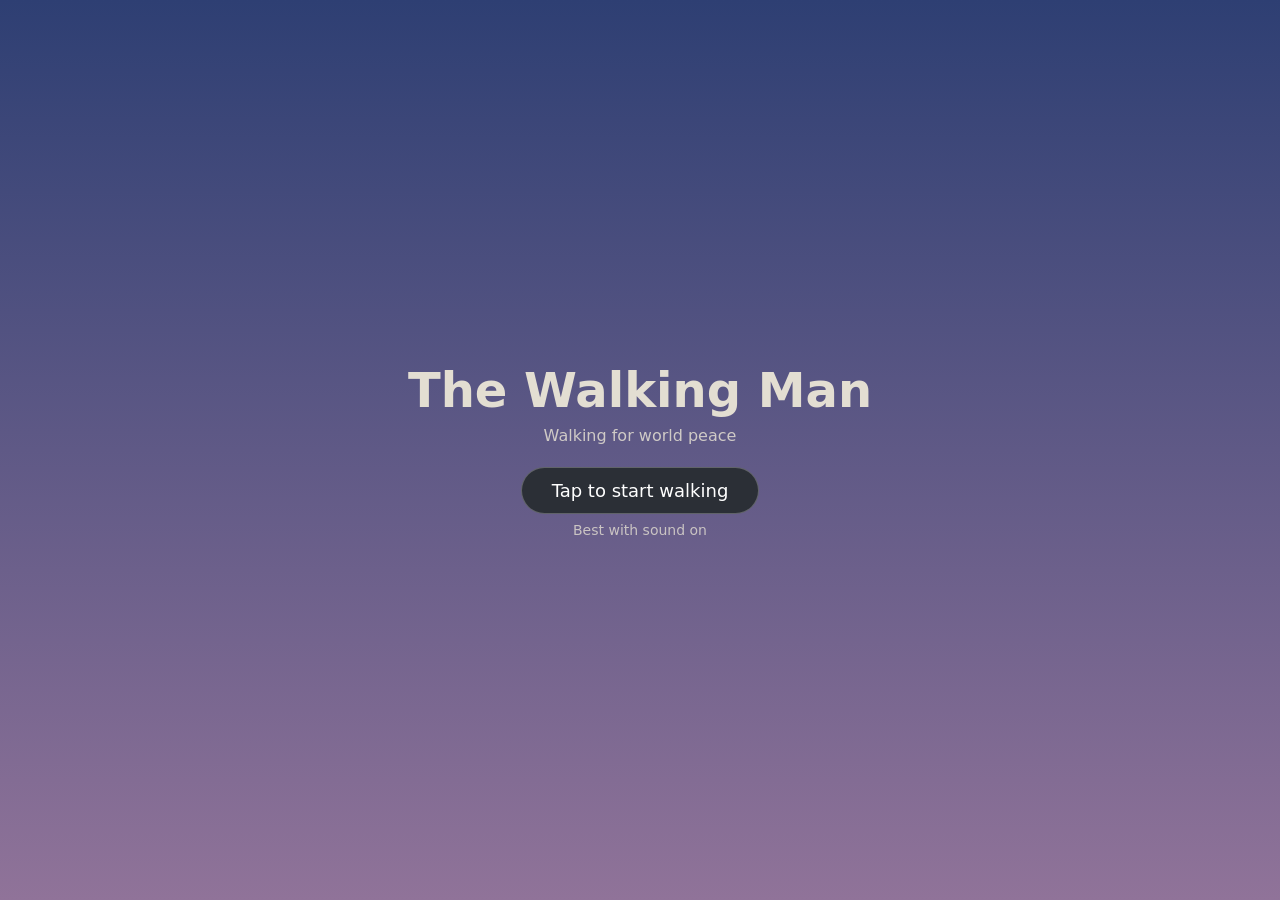
==== index.html @ f84e68e0 "Rowing arrival: piers under sea-leg cities, 'Rowing' status, 'Distance travelled' Co-Authored-By: Cl" ====
<!DOCTYPE html>
<html lang="en">
<head>
  <meta charset="UTF-8">
  <meta name="viewport" content="width=device-width, initial-scale=1">
  <title>The Walking Man</title>
  <link rel="stylesheet" href="style.css">
</head>
<body>

  <!-- The numbers along the top. app.js fills them in every second. -->
  <div class="hud">
    <div class="hud-item hud-left">
      <span class="hud-label">On the road</span>
      <span id="hudElapsed" class="hud-value">-</span>
    </div>
    <div class="hud-item hud-center">
      <span id="hudNextLabel" class="hud-label">Next stop</span>
      <span id="hudCountdown" class="hud-big">-</span>
      <span id="hudStatus" class="hud-small"></span>
    </div>
    <div class="hud-item hud-right">
      <span class="hud-label">Distance travelled</span>
      <span id="hudKm" class="hud-value">-</span>
      <span id="hudClock" class="hud-small"></span>
    </div>
  </div>

  <main class="scene">
    <!-- The whole picture is one SVG. Its own coordinate system is 800 wide x 300 tall. -->
    <svg id="scene" viewBox="-200 0 800 300" xmlns="http://www.w3.org/2000/svg" aria-label="A traveller walking between two cities">

      <defs>
        <linearGradient id="t-skin"  x1="0" y1="0" x2="1" y2="1"><stop stop-color="#FFC17D"/><stop offset="1" stop-color="#F59A51"/></linearGradient>
        <linearGradient id="t-shirt" x1="0" y1="0" x2="1" y2="1"><stop stop-color="#87965A"/><stop offset="1" stop-color="#596C3D"/></linearGradient>
        <linearGradient id="t-pack"  x1="0" y1="0" x2="1" y2="1"><stop stop-color="#294765"/><stop offset="1" stop-color="#142B45"/></linearGradient>
      </defs>

      <!-- The city he left (left) and the city he is walking to (right).
           app.js fills these in. The art is drawn in a 160 x 170 box, so these
           translate() values place each box with its bottom edge on the ground. -->
      <g id="cityLeft"></g>
      <g id="localsLeft"></g>
      <g id="cityRight"></g>
      <g id="localsRight"></g>

      <!-- Sky objects. The sun and moon travel across the middle, between the two cities. -->
      <g id="sky">
        <g id="stars"></g>
        <g id="sun" opacity="0">
          <circle r="30" fill="#ffd35c" opacity="0.18"/>
          <circle r="21" fill="#ffd35c" opacity="0.30"/>
          <circle r="14" fill="#ffd966"/>
        </g>
        <g id="moon" opacity="0">
          <circle r="19" fill="#f4f1e1" opacity="0.14"/>
          <circle r="13" fill="#f4f1e1"/>
          <circle cx="-4" cy="-3" r="2.6" fill="#dcd8c4"/>
          <circle cx="4" cy="3" r="3.2" fill="#dcd8c4"/>
          <circle cx="3" cy="-6" r="1.6" fill="#dcd8c4"/>
        </g>
      </g>


      <!-- The sea, used on the legs he rows. The back wave sits behind the boat. -->
      <g id="sea">
        <g class="wave wave-back"><path class="sea-back" d="M-2400 265 q20 -10 40 0 t40 0 t40 0 t40 0 t40 0 t40 0 t40 0 t40 0 t40 0 t40 0 t40 0 t40 0 t40 0 t40 0 t40 0 t40 0 t40 0 t40 0 t40 0 t40 0 t40 0 t40 0 t40 0 t40 0 t40 0 t40 0 t40 0 t40 0 t40 0 t40 0 t40 0 t40 0 t40 0 t40 0 t40 0 t40 0 t40 0 t40 0 t40 0 t40 0 t40 0 t40 0 t40 0 t40 0 t40 0 t40 0 t40 0 t40 0 t40 0 t40 0 t40 0 t40 0 t40 0 t40 0 t40 0 t40 0 t40 0 t40 0 t40 0 t40 0 t40 0 t40 0 t40 0 t40 0 t40 0 t40 0 t40 0 t40 0 t40 0 t40 0 t40 0 t40 0 t40 0 t40 0 t40 0 t40 0 t40 0 t40 0 t40 0 t40 0 t40 0 t40 0 t40 0 t40 0 t40 0 t40 0 t40 0 t40 0 t40 0 t40 0 t40 0 t40 0 t40 0 t40 0 t40 0 t40 0 t40 0 t40 0 t40 0 t40 0 t40 0 t40 0 t40 0 t40 0 t40 0 t40 0 t40 0 t40 0 t40 0 t40 0 t40 0 t40 0 t40 0 t40 0 t40 0 t40 0 t40 0 t40 0 t40 0 t40 0 t40 0 t40 0 t40 0 t40 0 t40 0 t40 0 t40 0 t40 0 t40 0 t40 0 t40 0 t40 0 t40 0 t40 0 t40 0 t40 0 t40 0 V3000 H-2400 Z"/></g>
      </g>

      <!-- The ground: a dashed line that slides left, so the man looks like he moves right -->
      <line class="ground" x1="-200" y1="262" x2="600" y2="262"/>

      <!-- Everything that sits on the water rocks together, so it all lives in one group.
           The boat points right (the way he travels). He sits facing the stern, like a real rower. -->
      <g id="rock">

        <!-- inside of the boat, far side, and the bench he sits on -->
        <g id="boatBack">
          <path d="M110 234 L298 222 L296 227 L112 241 Z" fill="#3e2815"/>
          <rect x="196" y="232" width="48" height="6" rx="2" fill="#8a5a2b"/>
        </g>

        <!-- far oar, behind him -->
        <g id="oarFar" class="oar">
          <line class="oar-shaft" x1="196" y1="192" x2="196" y2="298"/>
          <path class="oar-blade" d="M190 274 L202 274 L204 304 L188 304 Z"/>
        </g>

      <!-- The man. Soft shadow first, then the traveller.
           'bob' makes the whole body rise and fall with each step.
           The drawing is in its own 1200 x 900 space, so the group below scales it down and
           sets his feet on the ground line. Each moving part (legs, shoes, front arm) is its own
           group, so the CSS can swing it around its joint. -->
      <ellipse class="shadow" cx="212" cy="263" rx="50" ry="5"/>
      <g class="man">
        <g class="bob">
          <g transform="translate(47 41) scale(0.255)">

            <!-- backpack, behind everything (its own group so it can lean with the body when rowing) -->
            <g class="t-pack">
            <path d="M425 262 Q425 218 464 203 L535 190 Q570 195 583 231 L601 390 Q604 438 569 459 L467 475 Q434 464 431 427 Z" fill="url(#t-pack)" stroke="#142B45" stroke-width="5"/>
            <path d="M446 255 Q451 224 479 218 L526 210 Q548 214 554 242 L559 275 L441 294 Z" fill="#D76D32"/>
            <path d="M438 300 Q492 273 563 293 L574 370 Q514 395 440 376 Z" fill="#203B59"/>
            <path d="M446 386 Q502 400 574 380 L579 422 Q576 445 552 451 L467 462 Q446 455 444 433 Z" fill="#1B344F"/>
            <path d="M456 278 L477 283 L468 338 L449 332 Z M535 273 L555 269 L561 322 L542 328 Z" fill="#E57C3B"/>
            <path d="M458 410 Q489 423 548 408" fill="none" stroke="#3A5672" stroke-width="5" stroke-linecap="round"/>
            <path d="M475 205 Q493 183 519 196 L539 211" fill="none" stroke="#D8793D" stroke-width="8" stroke-linecap="round"/>
            </g>

            <!-- far leg: the leg swings from the hip, the shoe turns at the ankle -->
            <g class="t-leg t-leg-far">
            <path d="M548 548 Q526 610 489 666 L424 756 Q409 778 431 793 L466 803 Q485 802 498 781 L582 694 Q615 655 627 606 L634 563 Z" fill="#28516D" stroke="#1D405A" stroke-width="5"/>
              <g class="t-shoe t-shoe-far">
            <path d="M432 750 L478 776 L463 805 L420 790 Q404 779 417 760 Z" fill="#91B9C8"/>
            <path d="M419 779 Q441 782 464 798 L453 824 L416 815 Q395 806 402 793 Z" fill="#F2A45F"/>
            <path d="M409 803 Q432 812 451 823 L475 837 Q494 850 477 860 L409 861 Q384 856 389 837 L398 813 Z" fill="#5B392A" stroke="#3E2B24" stroke-width="5"/>
            <path d="M390 844 Q427 855 478 844 Q488 853 476 863 L405 867 Q386 864 390 844 Z" fill="#F3E5CF"/>
            <path d="M419 824 L445 840 M428 820 L453 836 M438 818 L462 831" stroke="#D9C4A7" stroke-width="5" stroke-linecap="round"/>
              </g>
            </g>

            <!-- near leg -->
            <g class="t-leg t-leg-near">
            <path d="M601 541 Q634 601 664 657 L723 756 Q737 779 716 793 L682 809 Q664 812 651 789 L579 693 Q550 654 538 611 L535 555 Z" fill="#315E7A" stroke="#1D405A" stroke-width="5"/>
              <g class="t-shoe t-shoe-near">
            <path d="M683 748 L725 733 L741 769 L700 793 Z" fill="#91B9C8"/>
            <path d="M697 784 Q716 773 737 765 L755 791 L724 815 Q705 821 697 803 Z" fill="#F2A45F"/>
            <path d="M717 803 Q737 803 758 790 L784 787 Q804 789 813 806 L826 829 Q833 847 810 855 L742 867 Q719 868 710 850 L706 829 Z" fill="#6B422F" stroke="#3E2B24" stroke-width="5"/>
            <path d="M712 845 Q755 851 815 829 Q832 842 815 856 L746 871 Q721 872 712 857 Z" fill="#F3E5CF"/>
            <path d="M752 812 L774 831 M766 808 L787 827 M780 806 L799 821" stroke="#E4D0B4" stroke-width="5" stroke-linecap="round"/>
              </g>
            </g>

            <!-- everything above the hips in one group, so the body can lean forward and back when rowing -->
            <g class="t-upper">
            <!-- torso, shirt, far arm holding the backpack strap -->
            <path d="M536 239 Q567 218 601 234 L650 263 Q671 284 664 322 L643 405 L651 516 Q618 543 560 531 L526 516 L516 410 L501 314 Q500 270 536 239 Z" fill="url(#t-shirt)" stroke="#4D6037" stroke-width="5"/>
            <path d="M563 246 L610 250 L620 506 Q593 516 570 505 L558 321 Z" fill="#F7F1E5"/>
            <path d="M535 314 Q559 333 559 361 L549 414 M625 333 L644 378 L629 405 M552 470 L579 488" fill="none" stroke="#4E6239" stroke-width="8" stroke-linecap="round" opacity=".75"/>
            <path d="M532 273 Q506 279 492 311 L479 356 Q472 379 492 390 Q511 397 524 376 L549 330 Z" fill="url(#t-skin)"/>
            <path d="M481 355 Q474 375 491 388 Q506 395 518 378 L528 360 L505 344 Z" fill="#F6A15C"/>

            <!-- near arm, swinging, with the watch -->
            <g class="t-arm">
            <path d="M630 292 Q652 300 663 322 L686 370 Q699 393 714 413 L741 444 Q752 459 740 472 Q728 484 713 469 L674 438 Q656 423 642 401 L612 354 Q599 329 610 309 Z" fill="url(#t-skin)"/>
            <path d="M690 413 Q707 429 723 446 L742 447 Q753 457 740 472 Q728 484 713 469 L682 443 Z" fill="#F6A15C"/>
            <path d="M672 402 L691 390 L706 410 L688 424 Z" fill="#17283A"/>
            <rect x="678" y="397" width="18" height="15" rx="4" transform="rotate(-32 687 404)" fill="#263C51"/>
            </g>

            <!-- shoulder strap and the hand gripping it -->
            <path d="M531 238 Q558 223 581 243 L607 284 L588 302 L560 263 Q550 255 539 266 Z" fill="#1B344F" stroke="#10263D" stroke-width="4"/>
            <path d="M566 250 L582 244 L610 286 L594 298 Z" fill="#D97837"/>
            <path d="M558 288 Q571 280 581 291 L596 310 Q603 319 594 327 L581 337 Q571 342 565 333 L551 315 Q546 301 558 288 Z" fill="url(#t-skin)"/>
            <path d="M571 300 L584 313 M566 308 L579 321" fill="none" stroke="#E88748" stroke-width="4" stroke-linecap="round"/>

            <!-- neck, head, ear, hair, face, collar -->
            <path d="M573 190 L577 235 Q591 254 613 241 L618 210 Z" fill="url(#t-skin)"/>
            <path d="M548 123 Q548 83 584 69 Q621 56 650 79 Q675 99 671 133 L666 166 Q659 194 633 207 Q606 220 582 201 L562 181 Q548 164 548 123 Z" fill="url(#t-skin)" stroke="#E88748" stroke-width="3"/>
            <ellipse cx="558" cy="151" rx="17" ry="22" fill="#F6A15C"/>
            <path d="M553 148 Q563 141 564 153 Q560 162 554 157" fill="none" stroke="#D8793D" stroke-width="3"/>
            <path d="M543 151 Q524 128 536 98 Q543 76 568 65 Q585 45 614 55 Q634 36 652 52 Q672 59 672 79 Q697 77 699 96 Q695 116 673 120 L661 101 Q641 119 612 112 Q590 130 574 130 L568 166 Q555 168 543 151 Z" fill="#302322"/>
            <path d="M548 103 Q570 76 592 79 Q613 79 627 62 M612 83 Q638 73 652 59 M649 99 Q668 95 679 84" fill="none" stroke="#49302A" stroke-width="6" stroke-linecap="round"/>
            <path d="M632 129 Q644 124 652 129" fill="none" stroke="#382521" stroke-width="5" stroke-linecap="round"/>
            <ellipse cx="644" cy="143" rx="4" ry="7" fill="#2A211E"/>
            <path d="M661 158 Q671 162 680 157" fill="none" stroke="#C96E42" stroke-width="4" stroke-linecap="round"/>
            <path d="M627 183 Q644 192 661 180" fill="none" stroke="#D8794D" stroke-width="3" stroke-linecap="round"/>
            <path d="M565 237 L584 254 L570 274 L552 249 Z" fill="#6B7D49"/>
            <path d="M605 240 L620 251 L613 274 L594 252 Z" fill="#657744"/>

            </g>
          </g>
        </g>
      </g>

        <!-- the near side of the boat hangs in front of his legs, with the near oar on top -->
        <g id="boatFront">
          <path d="M106 238 L300 226 Q292 262 252 272 L142 272 Q112 266 106 238 Z" fill="#b5702f"/>
          <path d="M106 238 L300 226" fill="none" stroke="#7a4a1f" stroke-width="4" stroke-linecap="round"/>
          <path d="M112 251 L292 241" fill="none" stroke="#f4ead2" stroke-width="3" stroke-linecap="round"/>
          <circle cx="184" cy="233" r="3.4" fill="#4a3a2a"/>
        </g>
        <g id="oarNear" class="oar">
          <line class="oar-shaft" x1="184" y1="192" x2="184" y2="296"/>
          <path class="oar-blade" d="M178 272 L190 272 L192 302 L176 302 Z"/>
          <circle class="oar-grip" cx="184" cy="192" r="3.6"/>
        </g>

      <!-- Where he sleeps: a tent with a glowing doorway, his shoes outside, and a little flag.
           It fades in when he goes to sleep and the man fades out. -->
      <g id="tent">
        <ellipse cx="205" cy="263" rx="86" ry="6" fill="rgba(0,0,0,0.18)"/>
        <path d="M205 140 V154" stroke="#6b4a2a" stroke-width="2.5" stroke-linecap="round"/>
        <path d="M205 140 L224 146 L205 152 Z" fill="#f7f3ea"/>
        <path d="M118 262 L205 152 L292 262 Z" fill="#d9822b"/>
        <path d="M205 152 L292 262 L236 262 Z" fill="#b86a1e"/>
        <path d="M205 186 L178 262 L232 262 Z" fill="#2a1a12"/>
        <path class="tent-glow" d="M205 196 L186 262 L224 262 Z" fill="#ffcf70" opacity="0.55"/>
        <ellipse cx="160" cy="260" rx="12" ry="5.5" fill="#6b422f"/>
        <ellipse cx="160" cy="263" rx="12" ry="2.6" fill="#f3e5cf"/>
        <ellipse cx="256" cy="260" rx="12" ry="5.5" fill="#6b422f"/>
        <ellipse cx="256" cy="263" rx="12" ry="2.6" fill="#f3e5cf"/>
        <g class="zzz" fill="currentColor">
          <text class="z z1" x="262" y="146">z</text>
          <text class="z z2" x="276" y="124">z</text>
          <text class="z z3" x="294" y="98">Z</text>
        </g>
      </g>

      <!-- The dish he is eating. app.js draws the city's dish here and shrinks it as he eats. -->
      <g id="food"><g id="foodArt"></g></g>

      </g><!-- end of rock -->

      <!-- The front wave hides the bottom of the boat and the oar blades, so they sit in the water -->
      <g id="seaFront">
        <g class="wave wave-front"><path class="sea-front" d="M-2400 267 q30 -8 60 0 t60 0 t60 0 t60 0 t60 0 t60 0 t60 0 t60 0 t60 0 t60 0 t60 0 t60 0 t60 0 t60 0 t60 0 t60 0 t60 0 t60 0 t60 0 t60 0 t60 0 t60 0 t60 0 t60 0 t60 0 t60 0 t60 0 t60 0 t60 0 t60 0 t60 0 t60 0 t60 0 t60 0 t60 0 t60 0 t60 0 t60 0 t60 0 t60 0 t60 0 t60 0 t60 0 t60 0 t60 0 t60 0 t60 0 t60 0 t60 0 t60 0 t60 0 t60 0 t60 0 t60 0 t60 0 t60 0 t60 0 t60 0 t60 0 t60 0 t60 0 t60 0 t60 0 t60 0 t60 0 t60 0 t60 0 t60 0 t60 0 t60 0 t60 0 t60 0 t60 0 t60 0 t60 0 t60 0 t60 0 t60 0 t60 0 t60 0 t60 0 t60 0 t60 0 t60 0 t60 0 t60 0 t60 0 t60 0 t60 0 t60 0 t60 0 t60 0 V3000 H-2400 Z"/></g>
      </g>

      <text id="labelLeft"  class="city-label" x="-110" y="288"></text>
      <text id="labelRight" class="city-label" x="510"  y="288"></text>
    </svg>

    <div class="controls">
      <button id="toggle" type="button">Pause</button>
      <button id="sound" type="button">Sound: on</button>
    </div>
  </main>

  <!-- Start screen: browsers only allow sound after a tap, so we ask for one -->
  <div id="start" class="overlay">
    <h1>The Walking Man</h1>
    <p>Walking for world peace</p>
    <button id="startBtn" type="button">Tap to start walking</button>
    <p class="hint">Best with sound on</p>
  </div>

  <!-- Only shown in demo mode (?demo) -->
  <div id="demoNote" class="demo-note" hidden></div>

  <!-- Shown only on a phone held upright -->
  <div id="rotate" class="rotate-hint">
    <p>Rotate your phone to walk with him</p>
  </div>

  <script src="cities.js"></script>
  <script src="journey.js"></script>
  <script src="app.js"></script>

</body>
</html>
---- style.css ----
/* ---------- Page layout ---------- */
* { box-sizing: border-box; }

html, body {
  margin: 0;
  height: 100%;
  overflow: hidden;      /* the page never scrolls; the sea is allowed to spill past the edges */
}

body {
  /* soft sky: light at the bottom, a little deeper blue at the top */
  background: linear-gradient(to bottom, var(--sky-top, #cfe6f5) 0%, var(--sky-bottom, #f6efe2) 100%);
  font-family: system-ui, -apple-system, "Segoe UI", sans-serif;
  display: flex;
  align-items: center;
  justify-content: center;
}

.scene {
  width: 100%;
  display: flex;
  flex-direction: column;
  align-items: center;
  gap: 12px;
}

/* The SVG scales to the screen but never gets taller than about 70% of the height.
   overflow: visible lets the sea run past the edges of the picture, right across the page. */
#scene {
  overflow: visible;
  width: min(95vw, 190vh);
  max-height: 64vh;
  height: auto;
}

button {
  font: inherit;
  padding: 8px 22px;
  border: 0;
  border-radius: 999px;
  background: #2b2f36;
  color: #fff;
  border: 1px solid rgba(255, 255, 255, 0.25);
  cursor: pointer;
}

/* ---------- Ground and shadow ---------- */
#scene .ground {
  stroke: var(--ground, #9a8f7a);
  stroke-width: 4;
  stroke-linecap: round;
  stroke-dasharray: 40 54;          /* 40 dash + 54 gap = 94 per pattern repeat */
  animation: ground-slide 0.6s linear infinite;
}

#scene .shadow { fill: rgba(60, 50, 40, 0.14); }

@keyframes ground-slide {
  from { stroke-dashoffset: 0; }
  to   { stroke-dashoffset: 94; }
}


/* ---------- Cities ----------
   The scale is set by app.js on every frame. Scaling from the bottom-centre of the
   picture keeps each city standing on the ground while it grows or shrinks. */
.city-art {
  transform-box: fill-box;
  transform-origin: 50% 100%;
}

#scene .city-label {
  font-size: 17px;
  font-weight: 600;
  text-anchor: middle;
  fill: var(--ink-low, #2b2f36);
  letter-spacing: 0.5px;
}

/* ---------- The locals who welcome him ---------- */
.wave {
  transform-box: fill-box;
  transform-origin: 50% 100%;          /* swings from the shoulder */
  animation: wave-hand 0.8s ease-in-out infinite alternate;
}
@keyframes wave-hand {
  from { transform: rotate(-22deg); }
  to   { transform: rotate(26deg); }
}
.bubble { opacity: var(--bubble, 1); }
.bubble rect, .bubble path { fill: #fff; opacity: 0.96; }
.bubble text {
  fill: #2b2f36; font-size: 9px; font-weight: 600; text-anchor: middle;
}

/* ---------- The numbers along the top ---------- */
.hud {
  position: fixed;
  top: 8px;
  left: 0;
  right: 0;
  z-index: 5;
  display: flex;
  align-items: flex-start;
  justify-content: space-between;
  padding: 0 clamp(10px, 3vw, 28px);
  color: var(--ink, #2b2f36);
  pointer-events: none;
  font-variant-numeric: tabular-nums;   /* digits all the same width, so the numbers do not jiggle */
}

.hud-item   { display: flex; flex-direction: column; }
.hud-left   { flex: 1; align-items: flex-start; }
.hud-center { flex: 2; align-items: center; text-align: center; }
.hud-right  { flex: 1; align-items: flex-end; text-align: right; }

.hud-label { font-size: 11px; letter-spacing: 0.08em; text-transform: uppercase; opacity: 0.7; }
.hud-value { font-size: clamp(13px, 2.2vw, 18px); font-weight: 600; }
.hud-big   { font-size: clamp(20px, 4.4vw, 34px); font-weight: 700; line-height: 1.1; }
.hud-small { font-size: 12px; opacity: 0.8; }

/* ---------- Resting (meals and sleep) ----------
   While he is not walking, the walking animations are switched off and every part is set to
   a standing pose: legs straight down, arm hanging. (Angles are relative to the pose it was drawn in.) */
.resting .t-leg, .resting .t-shoe, .resting .t-arm, .resting .bob {
  animation: none;
}
.resting .t-leg-far   { transform: rotate(-33deg); }
.resting .t-leg-near  { transform: rotate(28deg); }
.resting .t-shoe-far  { transform: rotate(26deg); }
.resting .t-shoe-near { transform: rotate(-22deg); }
.resting .t-arm       { transform: rotate(34deg); }
.resting .bob         { transform: translateY(-12px); }
.resting #scene .ground {
  animation: none;
}

/* Eating: the near hand comes up to his mouth, and the dish appears there.
   (-116 degrees from the drawn pose brings the hand up in front of his face.) */
.t-arm { transition: transform 0.6s ease; }
.eating .t-arm { transform: rotate(-116deg); }

#food {
  opacity: 0;
  transition: opacity 0.5s ease;
  transform: translate(236px, 60px);
}
.eating #food { opacity: 1; }
#foodArt { transform-box: fill-box; transform-origin: 50% 50%; }

/* Sleeping: the man fades out, the tent fades in */
.man { transition: opacity 0.8s ease; }
.sleeping .man { opacity: 0; }
#scene .shadow { transition: opacity 0.8s ease; }
.sleeping #scene .shadow { opacity: 0; }

#tent {
  opacity: 0;
  transition: opacity 0.8s ease;
  color: var(--ink, #2b2f36);          /* the little "z" letters take the text colour */
}
.sleeping #tent { opacity: 1; }

.zzz .z {
  font: 700 15px system-ui, -apple-system, "Segoe UI", sans-serif;
  opacity: 0;
  animation: z-float 3.2s ease-in-out infinite;
}
.zzz .z2 { animation-delay: 1.05s; }
.zzz .z3 { animation-delay: 2.1s; }

@keyframes z-float {
  0%   { opacity: 0;   transform: translate(0, 6px); }
  30%  { opacity: 0.9; }
  100% { opacity: 0;   transform: translate(6px, -14px); }
}

/* Stars twinkle gently */
#scene .star {
  fill: #fff;
  animation: twinkle 3.2s ease-in-out infinite alternate;
}
@keyframes twinkle {
  from { opacity: 0.3; }
  to   { opacity: 1; }
}

/* ---------- Walking animation ----------
   One full walk cycle takes 1.2 seconds (two steps).

   The traveller was drawn in one pose: far leg back, near leg forward, near arm forward.
   Each moving part is its own group. We rotate it around its joint, and the numbers below are
   positions inside the drawing's own 1200 x 900 space (hip, ankle, shoulder).
   A rotation of 0 means "exactly as drawn". A negative angle swings forward, a positive one back. */

.t-leg, .t-shoe, .t-arm {
  transform-box: view-box;
  animation-duration: 1.2s;
  animation-timing-function: ease-in-out;
  animation-iteration-count: infinite;
}

/* Hips, ankles and shoulder */
.t-leg-far   { transform-origin: 591px 555px; animation-name: far-leg; }
.t-leg-near  { transform-origin: 568px 548px; animation-name: near-leg; }
.t-shoe-far  { transform-origin: 445px 775px; animation-name: far-shoe; }
.t-shoe-near { transform-origin: 705px 785px; animation-name: near-shoe; }
.t-arm       { transform-origin: 620px 300px; animation-name: arm-swing; }

/* The far leg starts back (as drawn) and swings forward, then returns */
@keyframes far-leg {
  0%, 100% { transform: rotate(0deg); }
  50%      { transform: rotate(-61deg); }
}

/* The near leg starts forward (as drawn) and swings back, then returns */
@keyframes near-leg {
  0%, 100% { transform: rotate(0deg); }
  50%      { transform: rotate(61deg); }
}

/* Shoes turn the opposite way to their leg so the feet stay roughly level with the ground */
@keyframes far-shoe {
  0%, 100% { transform: rotate(0deg); }
  50%      { transform: rotate(45deg); }
}

@keyframes near-shoe {
  0%, 100% { transform: rotate(0deg); }
  50%      { transform: rotate(-45deg); }
}

/* The near arm swings against the near leg: back while that leg is forward */
@keyframes arm-swing {
  0%, 100% { transform: rotate(44deg); }
  50%      { transform: rotate(0deg); }
}

/* The body is lowest when the legs are spread (each footfall) and highest when they pass each other */
.bob {
  animation: bob 0.6s ease-in-out infinite;
}

@keyframes bob {
  0%, 100% { transform: translateY(0); }
  50%      { transform: translateY(-11px); }   /* straight legs reach lower than striding ones, so the body rises to keep the feet on the ground */
}


/* ---------- Rowing ----------
   On the sea legs the page switches to rowing: waves instead of the road, a boat, and the
   traveller sitting facing the stern (so we flip him), leaning back and forth with each stroke.
   One stroke takes 3 seconds: the drive (blade in the water, hands pulled in) is the first
   40 percent, then the recovery (leaning forward, hands out) is the rest. */

#sea, #seaFront, #boatBack, #boatFront, #oarNear, #oarFar {
  opacity: 0;
  transition: opacity 0.8s ease;
}
.rowing #sea, .rowing #boatBack, .rowing #boatFront, .rowing #oarNear, .rowing #oarFar { opacity: 1; }
.rowing #seaFront { opacity: 0.88; }          /* a little see-through, so you can make out the oar blades */

#scene .ground { transition: opacity 0.8s ease; }
.rowing #scene .ground,
.rowing #scene .shadow { opacity: 0; }

/* City names sit on the water while rowing, so they get light text */
.rowing #scene .city-label { fill: #f4f8fb; }

#scene .sea-back  { fill: var(--sea-back,  #6fb1d1); }
#scene .sea-front { fill: var(--sea-front, #3a86b0); }

/* The waves slide left, one full wavelength per loop, so the sea seems to pass behind the boat */
.wave-back  { animation: wave-slide-back  5s   linear infinite; }
.wave-front { animation: wave-slide-front 3.4s linear infinite; }
@keyframes wave-slide-back  { from { transform: translateX(0); } to { transform: translateX(-80px);  } }
@keyframes wave-slide-front { from { transform: translateX(0); } to { transform: translateX(-120px); } }

/* Boat, tent and rower all rock gently together */
#rock { transform-box: view-box; transform-origin: 200px 268px; }
.rowing #rock { animation: boat-rock 4.2s ease-in-out infinite; }
@keyframes boat-rock {
  0%, 100% { transform: rotate(-1.1deg) translateY(0); }
  50%      { transform: rotate(1.1deg)  translateY(-1.5px); }
}

/* The oars: a stick that turns around the oarlock on the boat's edge */
#scene .oar-shaft { stroke: #d9b98a; stroke-width: 4; stroke-linecap: round; }
#scene .oar-blade { fill: #c9a06a; }
#scene .oar-grip  { fill: #6b4423; }
#oarFar  { transform-box: view-box; transform-origin: 196px 230px; }
#oarNear { transform-box: view-box; transform-origin: 184px 232px; }
#oarFar .oar-shaft  { stroke: #b99a70; }
#oarFar .oar-blade  { fill: #a9865a; }
.rowing #oarNear, .rowing #oarFar { animation: oar-stroke 3s ease-in-out infinite; }

@keyframes oar-stroke {
  0%, 100% { transform: rotate(-32deg); }      /* the catch: the blade drops in at the front */
  40%      { transform: rotate(32deg); }       /* the finish: the blade is swept to the back */
}

/* The rower: flipped to face the stern, lowered into the boat, legs stretched out ahead */
.rowing .man {
  transform: translate(9px, 42px) scale(-1, 1);
  transform-box: view-box;
  transform-origin: 200px 0px;
}
.rowing .bob          { animation: none; transform: none; }
.rowing .t-leg-far    { animation: none; transform: rotate(-118deg); }
.rowing .t-leg-near   { animation: none; transform: rotate(-60deg); }
.rowing .t-shoe       { animation: none; transform: none; }

/* The whole upper body (and the backpack) leans around the hips, the arm swings to follow the oar */
.rowing .t-upper, .rowing .t-pack {
  transform-box: view-box;
  transform-origin: 580px 552px;
  animation: row-lean 3s ease-in-out infinite;
}
.rowing .t-arm { animation: row-arm 3s ease-in-out infinite; }

@keyframes row-lean {
  0%, 100% { transform: rotate(14deg); }       /* leaning forward at the catch */
  40%      { transform: rotate(-14deg); }      /* leaning back at the finish */
}
@keyframes row-arm {
  0%, 100% { transform: rotate(-20deg); }      /* arms out in front */
  40%      { transform: rotate(25deg); }       /* hands pulled in to the belly */
}

/* Meals and sleep on the boat: stop rowing, sit upright, oars rest */
.rowing.resting .t-upper, .rowing.resting .t-pack { animation: none; transform: rotate(0deg); }
.rowing.resting .t-arm { animation: none; transform: rotate(34deg); }
.rowing.eating  .t-arm { transform: rotate(-116deg); }
.rowing.resting #oarNear, .rowing.resting #oarFar { animation: none; transform: rotate(-8deg); }

/* The tent shrinks and sits on the deck; his dish moves to where his hand now is */
.rowing #tent {
  transform: translate(0, -26px) scale(0.6);
  transform-box: view-box;
  transform-origin: 205px 263px;
}
.rowing #food { transform: translate(174px, 130px); }

/* The lantern glow in the tent flickers a little */
.tent-glow { animation: glow-flicker 2.6s ease-in-out infinite alternate; }
@keyframes glow-flicker {
  from { opacity: 0.38; }
  to   { opacity: 0.62; }
}

/* ---------- Start screen and controls ---------- */
.controls {
  display: flex;
  gap: 10px;
}

.overlay {
  position: fixed;
  inset: 0;
  z-index: 10;
  display: flex;
  flex-direction: column;
  align-items: center;
  justify-content: center;
  gap: 8px;
  text-align: center;
  padding: 16px;
  background: linear-gradient(to bottom, var(--sky-top, #cfe6f5) 0%, var(--sky-bottom, #f6efe2) 100%);
}

.overlay h1 { margin: 0; font-size: clamp(28px, 6vw, 48px); color: var(--ink, #2b2f36); }
.overlay p  { margin: 0; color: var(--ink, #4a525e); opacity: 0.85; }
.overlay button { margin-top: 14px; padding: 12px 30px; font-size: 18px; }
.overlay .hint  { font-size: 14px; opacity: 0.8; }

body.started .overlay { display: none; }

/* Until the first tap, every animation is frozen at its starting pose.
   Because they start frozen, they all begin from zero at the tap, and the sound can follow. */
body:not(.started) * {
  animation-play-state: paused !important;
}

/* A phone held upright: ask the person to turn it sideways */
.rotate-hint {
  position: fixed;
  inset: 0;
  z-index: 20;
  display: none;
  align-items: center;
  justify-content: center;
  text-align: center;
  padding: 24px;
  background: #2b2f36;
  color: #fff;
  font-size: 20px;
}

.rotate-hint p { margin: 0; }

@media (orientation: portrait) and (max-width: 700px) {
  .rotate-hint { display: flex; }
}

/* ---------- Demo banner ---------- */
.demo-note {
  position: fixed;
  left: 0;
  right: 0;
  bottom: 8px;
  z-index: 5;
  text-align: center;
  font-size: 12px;
  letter-spacing: 0.04em;
  color: var(--ink-low, #2b2f36);
  opacity: 0.75;
  pointer-events: none;
}
.demo-note[hidden] { display: none; }

/* ---------- Pause button support ---------- */
.paused *,
.paused *::before,
.paused *::after {
  animation-play-state: paused !important;
}
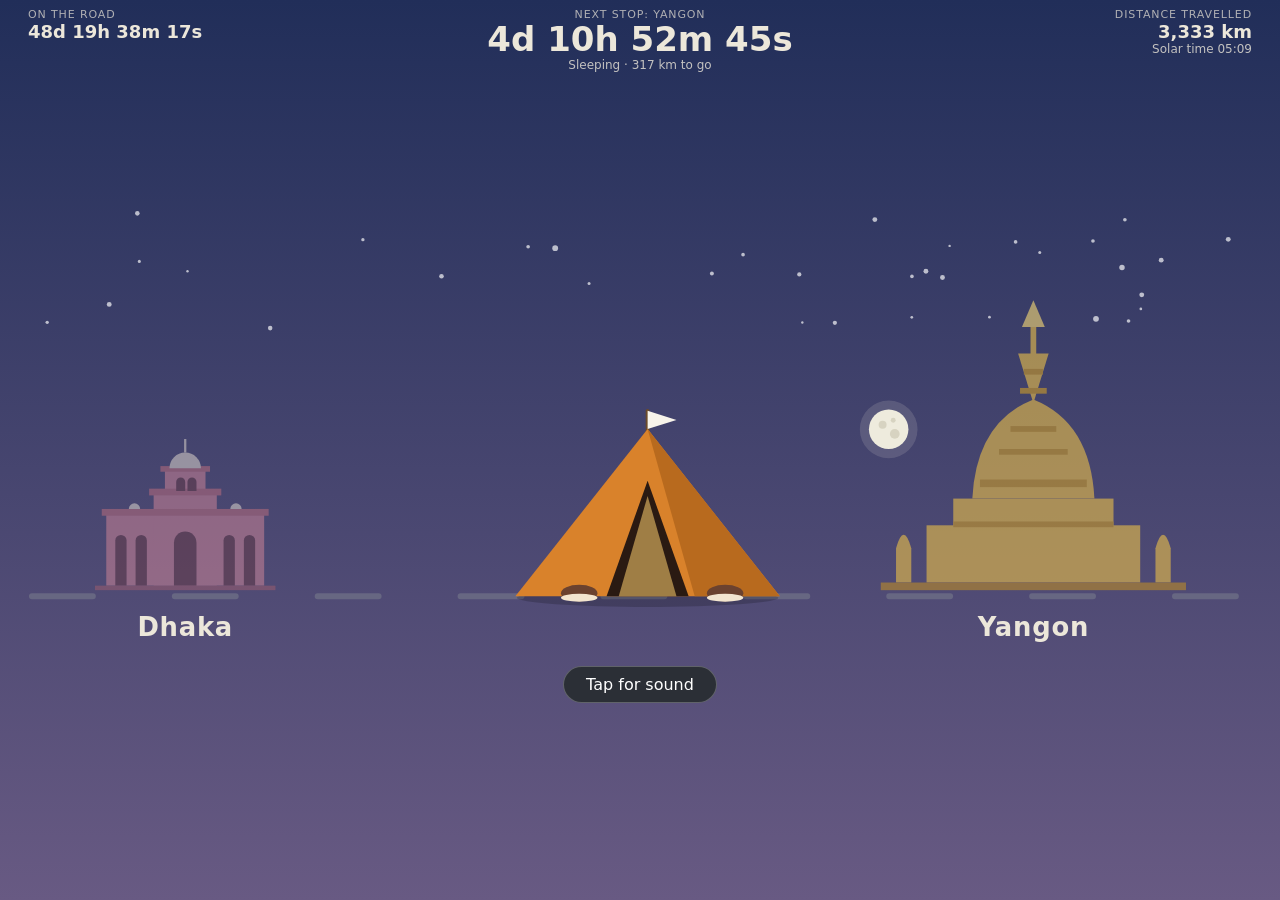
==== commit 96022ab7: "Remove Pause button and start screen; sound switches on with the first tap Co-Authored-By: Claude So" ====
--- a/index.html
+++ b/index.html
@@ -6,7 +6,7 @@
   <title>The Walking Man</title>
   <link rel="stylesheet" href="style.css">
 </head>
-<body>
+<body class="started">
 
   <!-- The numbers along the top. app.js fills them in every second. -->
   <div class="hud">
@@ -222,18 +222,9 @@
     </svg>
 
     <div class="controls">
-      <button id="toggle" type="button">Pause</button>
-      <button id="sound" type="button">Sound: on</button>
+      <button id="sound" type="button">Tap for sound</button>
     </div>
   </main>
-
-  <!-- Start screen: browsers only allow sound after a tap, so we ask for one -->
-  <div id="start" class="overlay">
-    <h1>The Walking Man</h1>
-    <p>Walking for world peace</p>
-    <button id="startBtn" type="button">Tap to start walking</button>
-    <p class="hint">Best with sound on</p>
-  </div>
 
   <!-- Only shown in demo mode (?demo) -->
   <div id="demoNote" class="demo-note" hidden></div>
--- a/style.css
+++ b/style.css
@@ -348,37 +348,10 @@
   to   { opacity: 0.62; }
 }
 
-/* ---------- Start screen and controls ---------- */
+/* ---------- Controls ---------- */
 .controls {
   display: flex;
   gap: 10px;
-}
-
-.overlay {
-  position: fixed;
-  inset: 0;
-  z-index: 10;
-  display: flex;
-  flex-direction: column;
-  align-items: center;
-  justify-content: center;
-  gap: 8px;
-  text-align: center;
-  padding: 16px;
-  background: linear-gradient(to bottom, var(--sky-top, #cfe6f5) 0%, var(--sky-bottom, #f6efe2) 100%);
-}
-
-.overlay h1 { margin: 0; font-size: clamp(28px, 6vw, 48px); color: var(--ink, #2b2f36); }
-.overlay p  { margin: 0; color: var(--ink, #4a525e); opacity: 0.85; }
-.overlay button { margin-top: 14px; padding: 12px 30px; font-size: 18px; }
-.overlay .hint  { font-size: 14px; opacity: 0.8; }
-
-body.started .overlay { display: none; }
-
-/* Until the first tap, every animation is frozen at its starting pose.
-   Because they start frozen, they all begin from zero at the tap, and the sound can follow. */
-body:not(.started) * {
-  animation-play-state: paused !important;
 }
 
 /* A phone held upright: ask the person to turn it sideways */
@@ -417,11 +390,3 @@
   pointer-events: none;
 }
 .demo-note[hidden] { display: none; }
-
-/* ---------- Pause button support ---------- */
-.paused *,
-.paused *::before,
-.paused *::after {
-  animation-play-state: paused !important;
-}
-
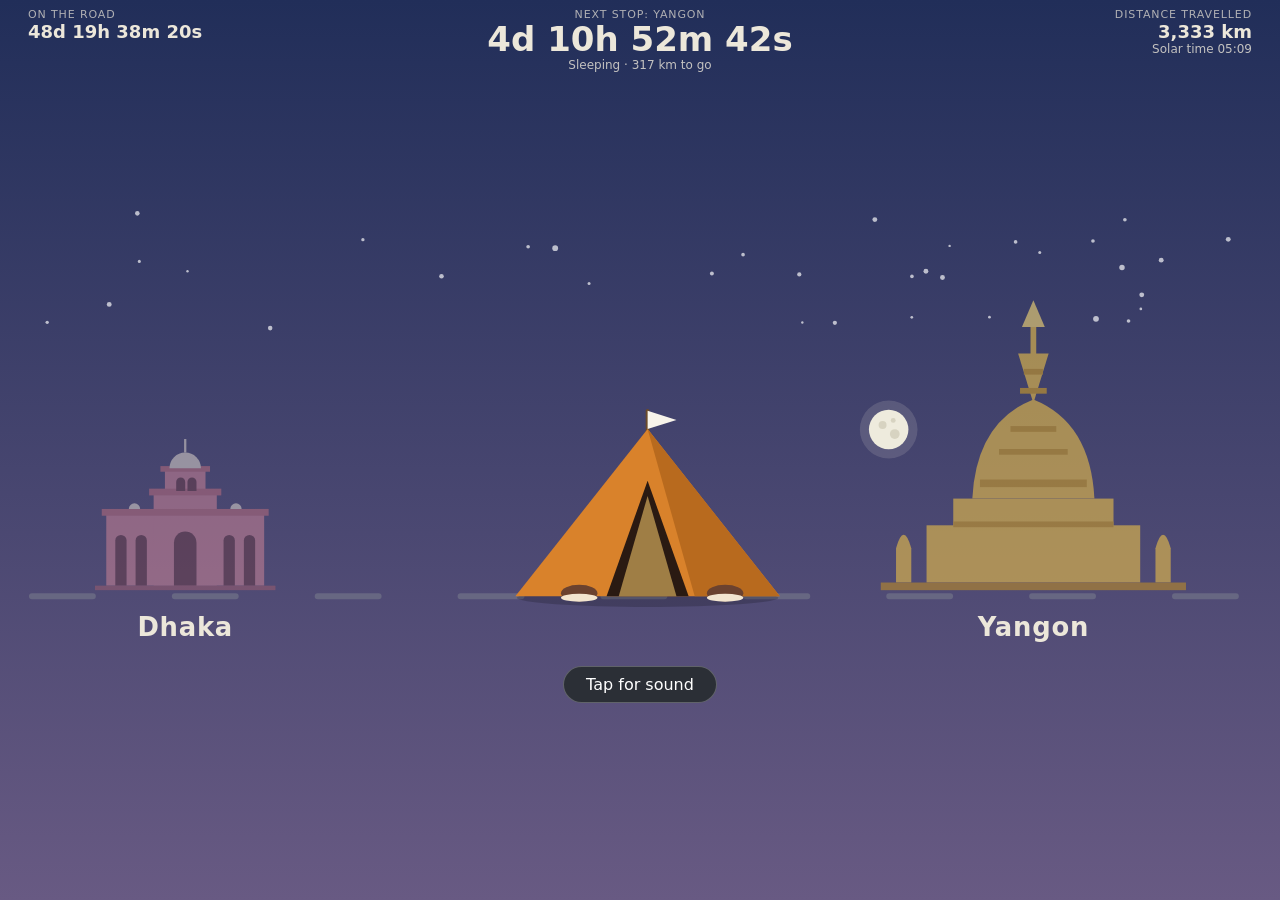
==== commit eedc4128: "Free arm swings on the far side of the torso; a front copy brings food to his mouth Co-Authored-By: " ====
--- a/index.html
+++ b/index.html
@@ -133,6 +133,14 @@
 
             <!-- everything above the hips in one group, so the body can lean forward and back when rowing -->
             <g class="t-upper">
+            <!-- free arm, swinging, with the watch: behind the torso, so it reads as the arm on the far side -->
+            <g class="t-arm t-arm-back">
+            <path d="M630 292 Q652 300 663 322 L686 370 Q699 393 714 413 L741 444 Q752 459 740 472 Q728 484 713 469 L674 438 Q656 423 642 401 L612 354 Q599 329 610 309 Z" fill="url(#t-skin)"/>
+            <path d="M690 413 Q707 429 723 446 L742 447 Q753 457 740 472 Q728 484 713 469 L682 443 Z" fill="#F6A15C"/>
+            <path d="M672 402 L691 390 L706 410 L688 424 Z" fill="#17283A"/>
+            <rect x="678" y="397" width="18" height="15" rx="4" transform="rotate(-32 687 404)" fill="#263C51"/>
+            </g>
+
             <!-- torso, shirt, far arm holding the backpack strap -->
             <path d="M536 239 Q567 218 601 234 L650 263 Q671 284 664 322 L643 405 L651 516 Q618 543 560 531 L526 516 L516 410 L501 314 Q500 270 536 239 Z" fill="url(#t-shirt)" stroke="#4D6037" stroke-width="5"/>
             <path d="M563 246 L610 250 L620 506 Q593 516 570 505 L558 321 Z" fill="#F7F1E5"/>
@@ -140,8 +148,8 @@
             <path d="M532 273 Q506 279 492 311 L479 356 Q472 379 492 390 Q511 397 524 376 L549 330 Z" fill="url(#t-skin)"/>
             <path d="M481 355 Q474 375 491 388 Q506 395 518 378 L528 360 L505 344 Z" fill="#F6A15C"/>
 
-            <!-- near arm, swinging, with the watch -->
-            <g class="t-arm">
+            <!-- the same arm drawn in front of the body, shown only while he eats (his hand goes to his mouth) -->
+            <g class="t-arm t-arm-front">
             <path d="M630 292 Q652 300 663 322 L686 370 Q699 393 714 413 L741 444 Q752 459 740 472 Q728 484 713 469 L674 438 Q656 423 642 401 L612 354 Q599 329 610 309 Z" fill="url(#t-skin)"/>
             <path d="M690 413 Q707 429 723 446 L742 447 Q753 457 740 472 Q728 484 713 469 L682 443 Z" fill="#F6A15C"/>
             <path d="M672 402 L691 390 L706 410 L688 424 Z" fill="#17283A"/>
--- a/style.css
+++ b/style.css
@@ -137,8 +137,13 @@
 
 /* Eating: the near hand comes up to his mouth, and the dish appears there.
    (-116 degrees from the drawn pose brings the hand up in front of his face.) */
-.t-arm { transition: transform 0.6s ease; }
+.t-arm { transition: transform 0.6s ease; filter: brightness(0.88); }   /* a touch darker: it is the arm on the far side */
 .eating .t-arm { transform: rotate(-116deg); }
+/* Walking: the free arm is the one behind the body. Eating: a copy in front brings the food to his mouth.
+   visibility (not display) keeps the arm's movement smooth when the copies swap. */
+.t-arm-front { visibility: hidden; }
+.eating .t-arm-front { visibility: visible; }
+.eating .t-arm-back  { visibility: hidden; }
 
 #food {
   opacity: 0;
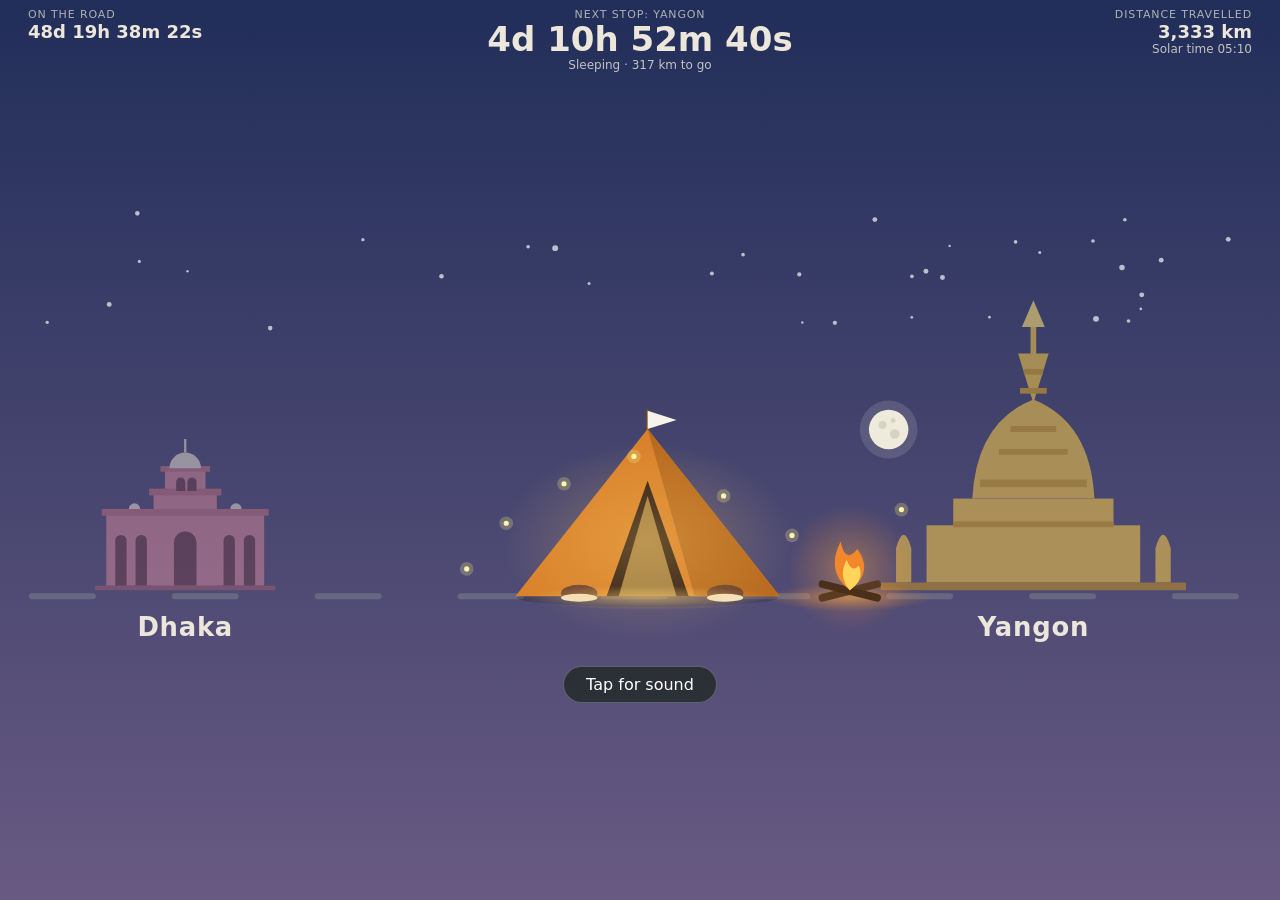
==== commit 1c8142de: "Night polish: campfire, lantern light, fireflies, crickets and crackle sounds Co-Authored-By: Claude" ====
--- a/index.html
+++ b/index.html
@@ -33,6 +33,8 @@
       <defs>
         <linearGradient id="t-skin"  x1="0" y1="0" x2="1" y2="1"><stop stop-color="#FFC17D"/><stop offset="1" stop-color="#F59A51"/></linearGradient>
         <linearGradient id="t-shirt" x1="0" y1="0" x2="1" y2="1"><stop stop-color="#87965A"/><stop offset="1" stop-color="#596C3D"/></linearGradient>
+        <radialGradient id="glow-warm"><stop offset="0" stop-color="#ffcf70" stop-opacity="1"/><stop offset="1" stop-color="#ffcf70" stop-opacity="0"/></radialGradient>
+        <radialGradient id="glow-fire"><stop offset="0" stop-color="#ffb347" stop-opacity="1"/><stop offset="1" stop-color="#ff8a2b" stop-opacity="0"/></radialGradient>
         <linearGradient id="t-pack"  x1="0" y1="0" x2="1" y2="1"><stop stop-color="#294765"/><stop offset="1" stop-color="#142B45"/></linearGradient>
       </defs>
 
@@ -213,6 +215,30 @@
           <text class="z z2" x="276" y="124">z</text>
           <text class="z z3" x="294" y="98">Z</text>
         </g>
+
+        <!-- Night life on land: light pooling in front of the tent, a small campfire, and fireflies.
+             (All hidden when he sleeps in the boat.) -->
+        <g class="camp">
+          <ellipse class="light-pool" cx="205" cy="263" rx="82" ry="8" fill="url(#glow-warm)"/>
+          <ellipse class="light-halo" cx="205" cy="226" rx="96" ry="66" fill="url(#glow-warm)"/>
+          <g id="fire">
+            <ellipse class="fire-pool" cx="338" cy="263" rx="56" ry="9" fill="url(#glow-fire)"/>
+            <circle class="fire-halo" cx="338" cy="244" r="42" fill="url(#glow-fire)"/>
+            <path d="M320 263 L356 254" stroke="#5a3a22" stroke-width="5" stroke-linecap="round"/>
+            <path d="M320 254 L356 263" stroke="#4a2f1b" stroke-width="5" stroke-linecap="round"/>
+            <g class="flame flame1"><path d="M338 258 Q322 246 332 226 Q335 241 343 231 Q354 246 338 258 Z" fill="#f2872b"/></g>
+            <g class="flame flame2"><path d="M338 258 Q330 249 336 238 Q339 247 344 242 Q348 251 338 258 Z" fill="#ffd45a"/></g>
+          </g>
+          <g class="fireflies">
+            <g transform="translate(112 214)"><g class="ff" style="--d:6.2s;--delay:-0.5s;--dx:12px;--dy:-9px"><circle r="4.5" fill="#f6ee8a" opacity="0.25"/><circle r="1.7" fill="#fbf6a8"/></g></g>
+            <g transform="translate(150 188)"><g class="ff" style="--d:7.4s;--delay:-3.1s;--dx:-10px;--dy:-12px"><circle r="4.5" fill="#f6ee8a" opacity="0.25"/><circle r="1.7" fill="#fbf6a8"/></g></g>
+            <g transform="translate(255 196)"><g class="ff" style="--d:5.6s;--delay:-1.7s;--dx:14px;--dy:6px"><circle r="4.5" fill="#f6ee8a" opacity="0.25"/><circle r="1.7" fill="#fbf6a8"/></g></g>
+            <g transform="translate(300 222)"><g class="ff" style="--d:8.1s;--delay:-4.4s;--dx:-12px;--dy:-8px"><circle r="4.5" fill="#f6ee8a" opacity="0.25"/><circle r="1.7" fill="#fbf6a8"/></g></g>
+            <g transform="translate(372 205)"><g class="ff" style="--d:6.8s;--delay:-2.2s;--dx:9px;--dy:-14px"><circle r="4.5" fill="#f6ee8a" opacity="0.25"/><circle r="1.7" fill="#fbf6a8"/></g></g>
+            <g transform="translate(86 244)"><g class="ff" style="--d:7.0s;--delay:-5.5s;--dx:-8px;--dy:7px"><circle r="4.5" fill="#f6ee8a" opacity="0.25"/><circle r="1.7" fill="#fbf6a8"/></g></g>
+            <g transform="translate(196 170)"><g class="ff" style="--d:5.9s;--delay:-0.9s;--dx:11px;--dy:-6px"><circle r="4.5" fill="#f6ee8a" opacity="0.25"/><circle r="1.7" fill="#fbf6a8"/></g></g>
+          </g>
+        </g>
       </g>
 
       <!-- The dish he is eating. app.js draws the city's dish here and shrinks it as he eats. -->
--- a/style.css
+++ b/style.css
@@ -353,6 +353,37 @@
   to   { opacity: 0.62; }
 }
 
+/* ---------- Night on land: lantern light, campfire, fireflies ---------- */
+.light-pool { opacity: 0.5; animation: glow-flicker 2.6s ease-in-out infinite alternate; }
+.light-halo { opacity: 0.3; animation: halo-breathe 4s ease-in-out infinite alternate; }
+@keyframes halo-breathe { from { opacity: 0.22; } to { opacity: 0.4; } }
+
+.fire-pool { opacity: 0.5; animation: fire-glow 0.9s ease-in-out infinite alternate; }
+.fire-halo { opacity: 0.4; animation: fire-glow 1.3s ease-in-out infinite alternate; }
+@keyframes fire-glow { from { opacity: 0.3; } to { opacity: 0.65; } }
+
+.flame {
+  transform-box: fill-box;
+  transform-origin: 50% 100%;
+  animation: flame-flicker 0.45s ease-in-out infinite alternate;
+}
+.flame2 { animation-duration: 0.33s; animation-delay: -0.1s; }
+@keyframes flame-flicker {
+  from { transform: scale(1, 0.88) skewX(-4deg); }
+  to   { transform: scale(0.94, 1.1) skewX(5deg); }
+}
+
+.ff { animation: firefly var(--d) ease-in-out infinite; animation-delay: var(--delay); }
+@keyframes firefly {
+  0%   { opacity: 0;   transform: translate(0, 0); }
+  20%  { opacity: 1; }
+  45%  { opacity: 0.25; transform: translate(var(--dx), var(--dy)); }
+  70%  { opacity: 1; }
+  100% { opacity: 0;   transform: translate(calc(var(--dx) * -0.5), calc(var(--dy) * -0.4)); }
+}
+/* these are for land only */
+.rowing .camp { display: none; }
+
 /* ---------- Controls ---------- */
 .controls {
   display: flex;
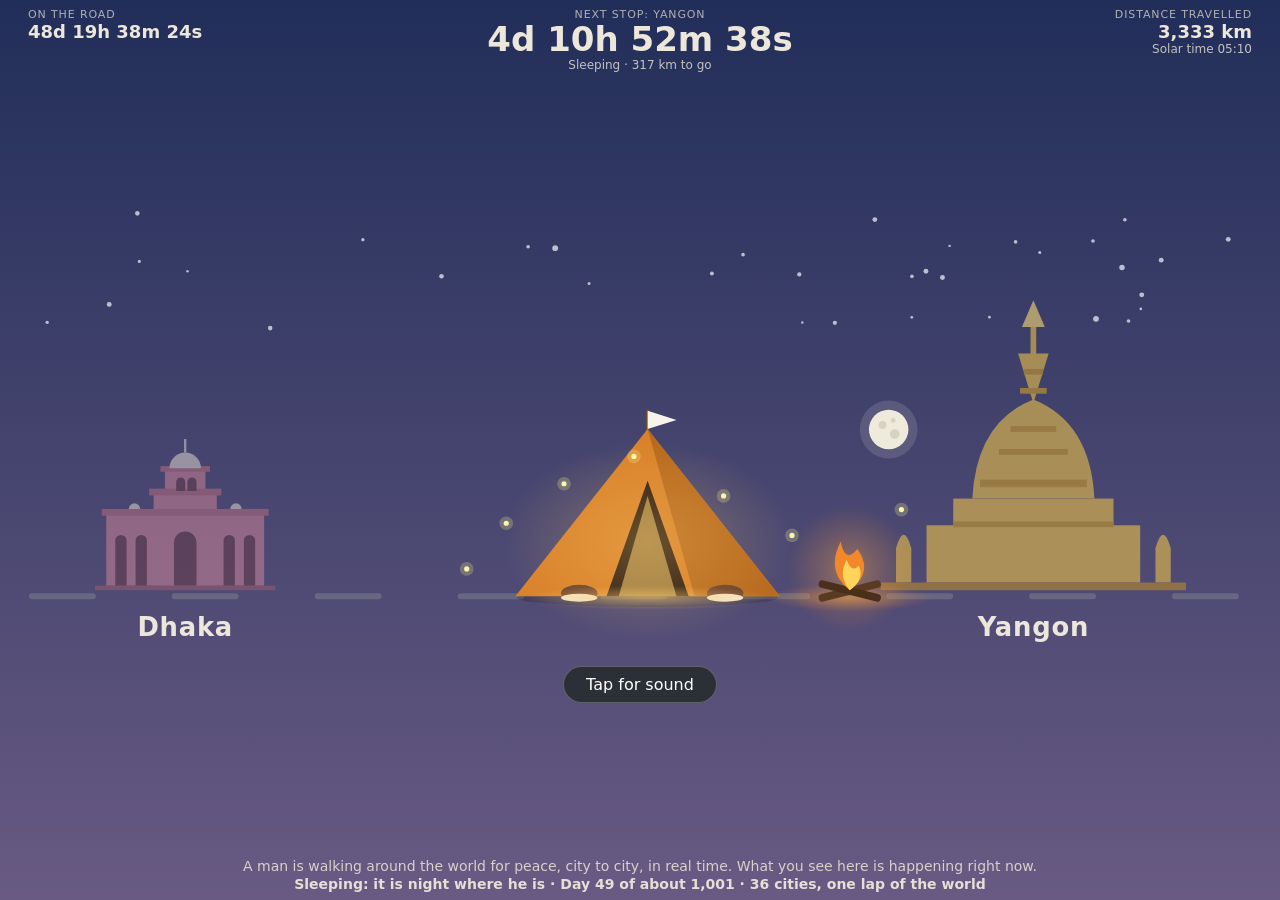
==== commit aaad9bff: "Free arm pivots mid-torso and swings behind the body; explanatory caption at the bottom Co-Authored-" ====
--- a/index.html
+++ b/index.html
@@ -136,11 +136,13 @@
             <!-- everything above the hips in one group, so the body can lean forward and back when rowing -->
             <g class="t-upper">
             <!-- free arm, swinging, with the watch: behind the torso, so it reads as the arm on the far side -->
+            <g class="t-arm-wrap" transform="translate(-45 0)">
             <g class="t-arm t-arm-back">
             <path d="M630 292 Q652 300 663 322 L686 370 Q699 393 714 413 L741 444 Q752 459 740 472 Q728 484 713 469 L674 438 Q656 423 642 401 L612 354 Q599 329 610 309 Z" fill="url(#t-skin)"/>
             <path d="M690 413 Q707 429 723 446 L742 447 Q753 457 740 472 Q728 484 713 469 L682 443 Z" fill="#F6A15C"/>
             <path d="M672 402 L691 390 L706 410 L688 424 Z" fill="#17283A"/>
             <rect x="678" y="397" width="18" height="15" rx="4" transform="rotate(-32 687 404)" fill="#263C51"/>
+            </g>
             </g>
 
             <!-- torso, shirt, far arm holding the backpack strap -->
@@ -260,6 +262,12 @@
     </div>
   </main>
 
+  <!-- A short explanation for someone who has just arrived. app.js fills in the second line. -->
+  <div class="caption">
+    <p class="cap-main">A man is walking around the world for peace, city to city, in real time. What you see here is happening right now.</p>
+    <p id="capNow" class="cap-now"></p>
+  </div>
+
   <!-- Only shown in demo mode (?demo) -->
   <div id="demoNote" class="demo-note" hidden></div>
 
--- a/style.css
+++ b/style.css
@@ -241,6 +241,16 @@
   50%      { transform: rotate(0deg); }
 }
 
+/* The free arm sits on the far side of the body: its shoulder is moved to the middle of the torso
+   (the wrapper shifts the drawing 45 units back) and it swings around the hanging position,
+   so it shows behind his back when swung back and just peeks out in front when swung forward. */
+.t-arm-back { animation-name: arm-swing-back; }
+@keyframes arm-swing-back {
+  0%, 100% { transform: rotate(62deg); }
+  50%      { transform: rotate(12deg); }
+}
+.rowing .t-arm-wrap { transform: none; }      /* in the boat the arm keeps its original place */
+
 /* The body is lowest when the legs are spread (each footfall) and highest when they pass each other */
 .bob {
   animation: bob 0.6s ease-in-out infinite;
@@ -411,12 +421,28 @@
   .rotate-hint { display: flex; }
 }
 
+/* ---------- The explanation at the bottom ---------- */
+.caption {
+  position: fixed;
+  left: 0;
+  right: 0;
+  bottom: 8px;
+  z-index: 4;
+  padding: 0 16px;
+  text-align: center;
+  color: var(--ink-low, #2b2f36);
+  pointer-events: none;
+}
+.caption p { margin: 0; }
+.cap-main { font-size: clamp(11px, 1.7vw, 14px); opacity: 0.85; }
+.cap-now  { font-size: clamp(11px, 1.7vw, 14px); font-weight: 600; margin-top: 2px !important; opacity: 0.95; }
+
 /* ---------- Demo banner ---------- */
 .demo-note {
   position: fixed;
   left: 0;
   right: 0;
-  bottom: 8px;
+  top: 70px;
   z-index: 5;
   text-align: center;
   font-size: 12px;
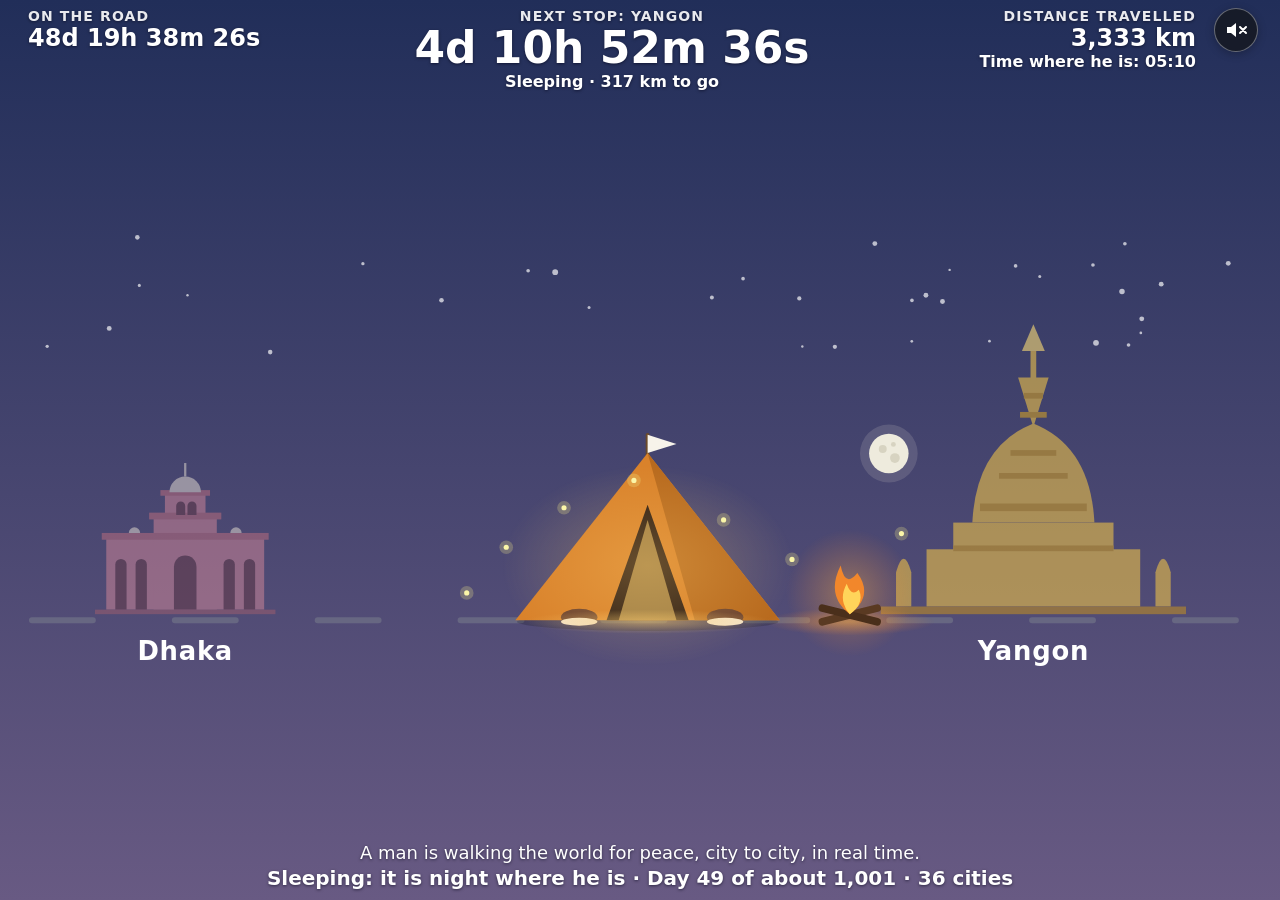
==== commit 12c781fc: "Sound toggle moved to top right; bigger, higher-contrast text; shorter captions Co-Authored-By: Clau" ====
--- a/index.html
+++ b/index.html
@@ -257,14 +257,23 @@
       <text id="labelRight" class="city-label" x="510"  y="288"></text>
     </svg>
 
-    <div class="controls">
-      <button id="sound" type="button">Tap for sound</button>
-    </div>
   </main>
+
+  <!-- Sound switch, top right: a speaker that is on, off, or (before the first tap) off with a pulse -->
+  <button id="sound" class="sound-toggle" type="button" data-state="locked" aria-label="Sound is off. Tap to turn it on" title="Sound">
+    <svg class="ico ico-on" viewBox="0 0 24 24" aria-hidden="true">
+      <path d="M3 9v6h4l5 4V5L7 9H3z" fill="currentColor"/>
+      <path d="M15.5 8.5a5 5 0 0 1 0 7M18.5 5.8a9 9 0 0 1 0 12.4" fill="none" stroke="currentColor" stroke-width="2" stroke-linecap="round"/>
+    </svg>
+    <svg class="ico ico-off" viewBox="0 0 24 24" aria-hidden="true">
+      <path d="M3 9v6h4l5 4V5L7 9H3z" fill="currentColor"/>
+      <path d="M16 9l6 6M22 9l-6 6" fill="none" stroke="currentColor" stroke-width="2" stroke-linecap="round"/>
+    </svg>
+  </button>
 
   <!-- A short explanation for someone who has just arrived. app.js fills in the second line. -->
   <div class="caption">
-    <p class="cap-main">A man is walking around the world for peace, city to city, in real time. What you see here is happening right now.</p>
+    <p class="cap-main">A man is walking the world for peace, city to city, in real time.</p>
     <p id="capNow" class="cap-now"></p>
   </div>
 
--- a/style.css
+++ b/style.css
@@ -103,8 +103,9 @@
   display: flex;
   align-items: flex-start;
   justify-content: space-between;
-  padding: 0 clamp(10px, 3vw, 28px);
-  color: var(--ink, #2b2f36);
+  padding: 0 clamp(60px, 8vw, 84px) 0 clamp(14px, 3vw, 28px);
+  color: var(--ink, #14171c);
+  text-shadow: var(--ink-shadow, none);
   pointer-events: none;
   font-variant-numeric: tabular-nums;   /* digits all the same width, so the numbers do not jiggle */
 }
@@ -114,10 +115,10 @@
 .hud-center { flex: 2; align-items: center; text-align: center; }
 .hud-right  { flex: 1; align-items: flex-end; text-align: right; }
 
-.hud-label { font-size: 11px; letter-spacing: 0.08em; text-transform: uppercase; opacity: 0.7; }
-.hud-value { font-size: clamp(13px, 2.2vw, 18px); font-weight: 600; }
-.hud-big   { font-size: clamp(20px, 4.4vw, 34px); font-weight: 700; line-height: 1.1; }
-.hud-small { font-size: 12px; opacity: 0.8; }
+.hud-label { font-size: clamp(12px, 1.7vw, 14px); font-weight: 600; letter-spacing: 0.08em; text-transform: uppercase; opacity: 0.9; }
+.hud-value { font-size: clamp(16px, 2.8vw, 24px); font-weight: 700; }
+.hud-big   { font-size: clamp(26px, 5.4vw, 44px); font-weight: 800; line-height: 1.1; }
+.hud-small { font-size: clamp(13px, 1.9vw, 16px); font-weight: 600; opacity: 1; }
 
 /* ---------- Resting (meals and sleep) ----------
    While he is not walking, the walking animations are switched off and every part is set to
@@ -394,10 +395,30 @@
 /* these are for land only */
 .rowing .camp { display: none; }
 
-/* ---------- Controls ---------- */
-.controls {
-  display: flex;
-  gap: 10px;
+/* ---------- Sound switch (top right) ---------- */
+.sound-toggle {
+  position: fixed;
+  top: 8px;
+  right: clamp(10px, 2.4vw, 22px);
+  z-index: 7;
+  width: 44px;
+  height: 44px;
+  padding: 0;
+  display: grid;
+  place-items: center;
+  border-radius: 50%;
+  background: rgba(20, 23, 28, 0.78);
+  border: 1px solid rgba(255, 255, 255, 0.35);
+  box-shadow: 0 2px 8px rgba(0, 0, 0, 0.25);
+}
+.sound-toggle .ico { width: 24px; height: 24px; grid-area: 1 / 1; }
+.sound-toggle[data-state="on"]  .ico-off { display: none; }
+.sound-toggle[data-state="off"] .ico-on,
+.sound-toggle[data-state="locked"] .ico-on { display: none; }
+.sound-toggle[data-state="locked"] { animation: sound-pulse 1.8s ease-out infinite; }
+@keyframes sound-pulse {
+  0%   { box-shadow: 0 0 0 0 rgba(255, 255, 255, 0.65), 0 2px 8px rgba(0, 0, 0, 0.25); }
+  100% { box-shadow: 0 0 0 14px rgba(255, 255, 255, 0), 0 2px 8px rgba(0, 0, 0, 0.25); }
 }
 
 /* A phone held upright: ask the person to turn it sideways */
@@ -426,16 +447,18 @@
   position: fixed;
   left: 0;
   right: 0;
-  bottom: 8px;
+  bottom: 10px;
   z-index: 4;
   padding: 0 16px;
   text-align: center;
-  color: var(--ink-low, #2b2f36);
+  color: var(--ink-low, #14171c);
+  text-shadow: var(--ink-low-shadow, none);
   pointer-events: none;
 }
 .caption p { margin: 0; }
-.cap-main { font-size: clamp(11px, 1.7vw, 14px); opacity: 0.85; }
-.cap-now  { font-size: clamp(11px, 1.7vw, 14px); font-weight: 600; margin-top: 2px !important; opacity: 0.95; }
+.cap-main  { font-size: clamp(13px, 2.1vw, 18px); font-weight: 500; }
+.cap-now   { font-size: clamp(14px, 2.3vw, 20px); font-weight: 700; margin-top: 3px !important; }
+.rowing .caption { color: #ffffff; text-shadow: 0 1px 3px rgba(0, 20, 40, 0.6); }   /* over the water */
 
 /* ---------- Demo banner ---------- */
 .demo-note {
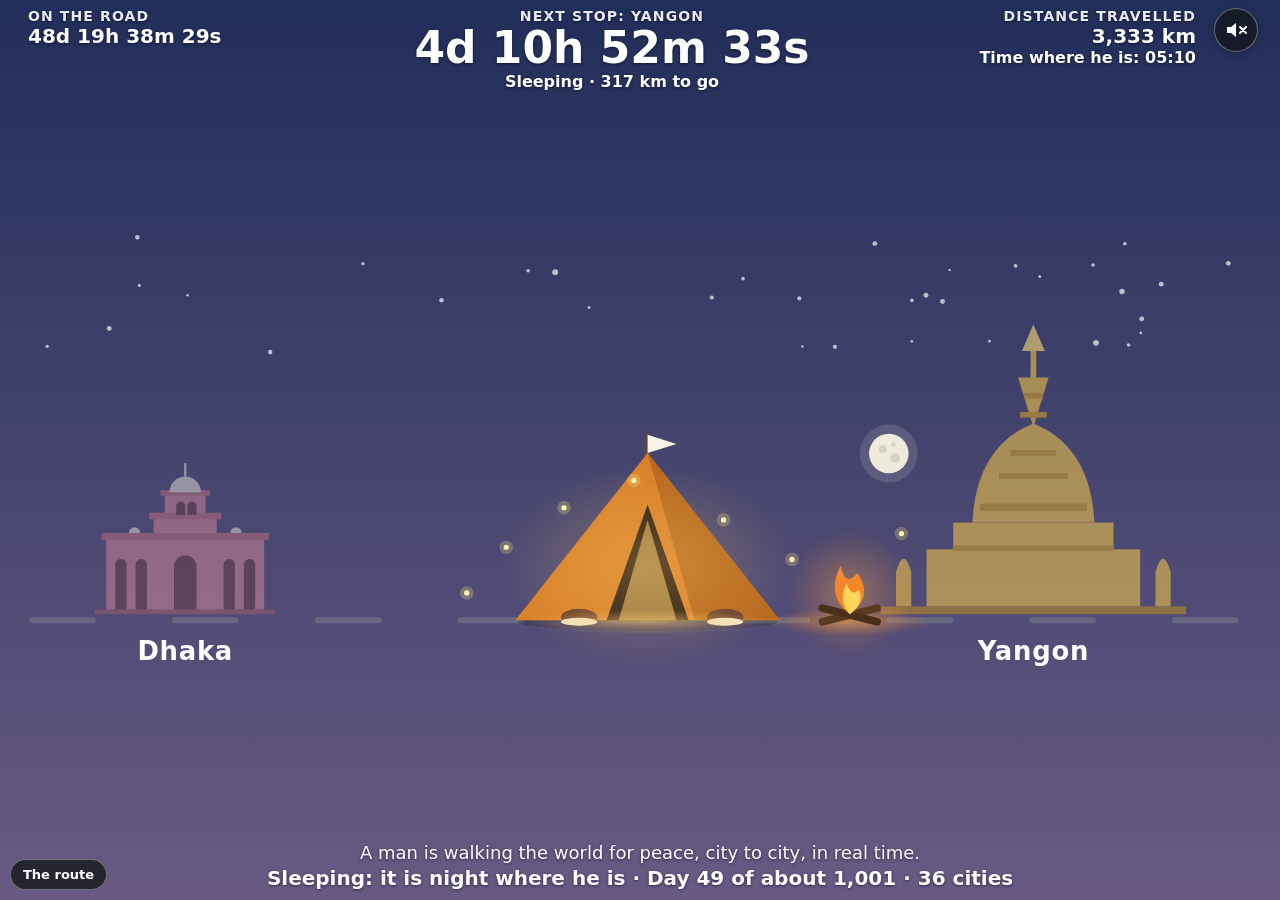
==== commit 5ca9f716: "Add route page: live world map and a card for every stop Co-Authored-By: Claude Sonnet 5.5 <noreply@" ====
--- a/index.html
+++ b/index.html
@@ -259,6 +259,8 @@
 
   </main>
 
+  <a class="route-link" href="route.html">The route</a>
+
   <!-- Sound switch, top right: a speaker that is on, off, or (before the first tap) off with a pulse -->
   <button id="sound" class="sound-toggle" type="button" data-state="locked" aria-label="Sound is off. Tap to turn it on" title="Sound">
     <svg class="ico ico-on" viewBox="0 0 24 24" aria-hidden="true">
--- a/style.css
+++ b/style.css
@@ -116,7 +116,7 @@
 .hud-right  { flex: 1; align-items: flex-end; text-align: right; }
 
 .hud-label { font-size: clamp(12px, 1.7vw, 14px); font-weight: 600; letter-spacing: 0.08em; text-transform: uppercase; opacity: 0.9; }
-.hud-value { font-size: clamp(16px, 2.8vw, 24px); font-weight: 700; }
+.hud-value { white-space: nowrap; font-size: clamp(15px, 2.4vw, 20px); font-weight: 700; }
 .hud-big   { font-size: clamp(26px, 5.4vw, 44px); font-weight: 800; line-height: 1.1; }
 .hud-small { font-size: clamp(13px, 1.9vw, 16px); font-weight: 600; opacity: 1; }
 
@@ -475,3 +475,19 @@
   pointer-events: none;
 }
 .demo-note[hidden] { display: none; }
+
+/* ---------- Link to the route page (bottom left) ---------- */
+.route-link {
+  position: fixed;
+  left: 10px;
+  bottom: 10px;
+  z-index: 7;
+  padding: 7px 12px;
+  border-radius: 99px;
+  background: rgba(20, 23, 28, 0.78);
+  border: 1px solid rgba(255, 255, 255, 0.35);
+  color: #fff;
+  font-size: 13px;
+  font-weight: 600;
+  text-decoration: none;
+}
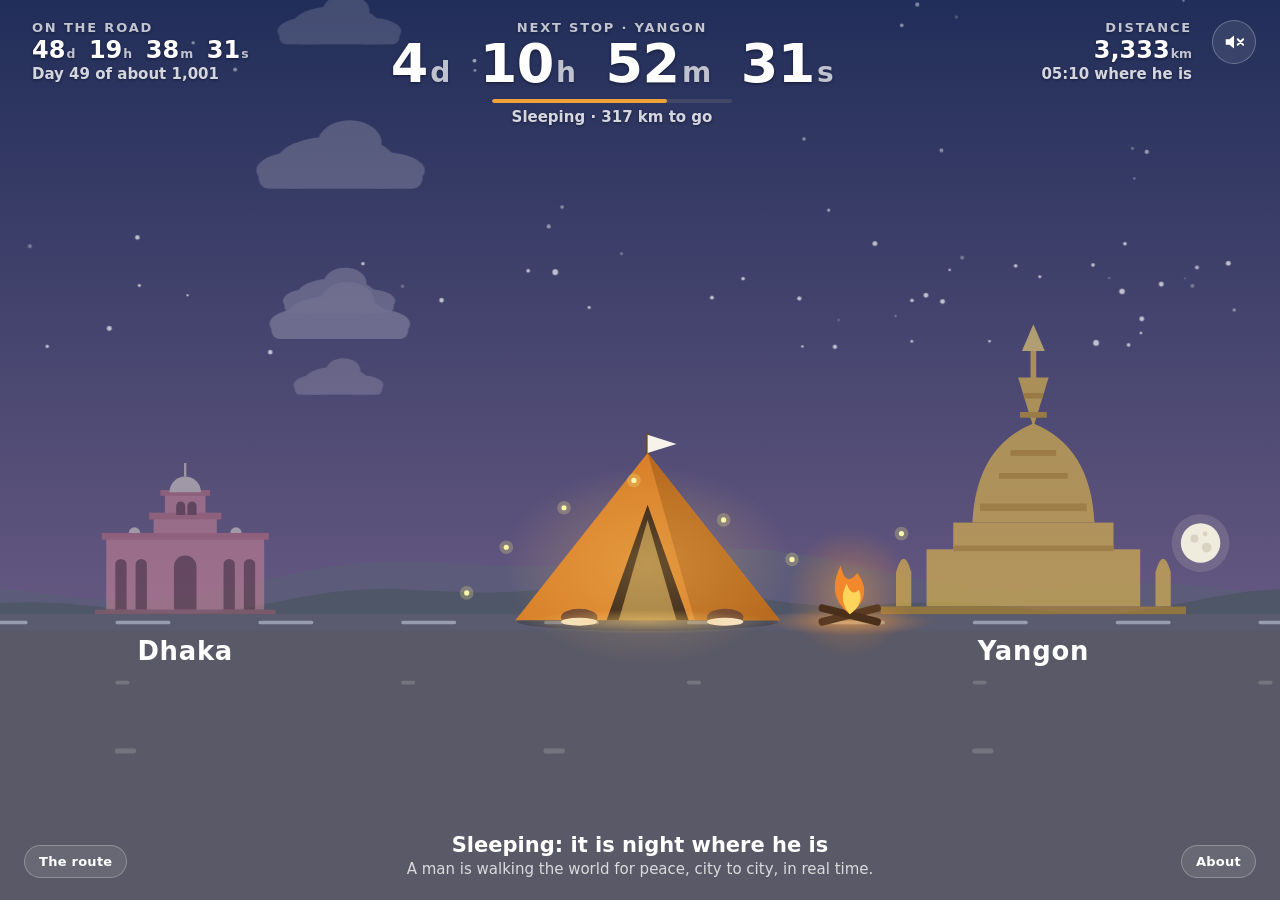
==== commit 811fccb9: "Design refresh: scenery, cleaner numbers, upright-phone view - Land, road, drifting clouds and rolli" ====
--- a/index.html
+++ b/index.html
@@ -3,24 +3,38 @@
 <head>
   <meta charset="UTF-8">
   <meta name="viewport" content="width=device-width, initial-scale=1">
-  <title>The Walking Man</title>
+  <title>The Walking Man · walking the world for peace, live</title>
+  <meta name="description" content="A man is walking around the world for peace, city to city, in real time. Open the page and see exactly where he is right now.">
+  <meta name="theme-color" content="#cfe6f5">
+  <link rel="icon" href="favicon.svg" type="image/svg+xml">
+  <meta property="og:type" content="website">
+  <meta property="og:title" content="The Walking Man">
+  <meta property="og:description" content="A man is walking around the world for peace, city to city, in real time. See where he is right now.">
+  <meta property="og:image" content="https://beepd.github.io/the-walking-man/og.png">
+  <meta name="twitter:card" content="summary_large_image">
   <link rel="stylesheet" href="style.css">
 </head>
 <body class="started">
+
+  <!-- Shown only on a phone held upright, next to the sound button -->
+  <div class="brand">The Walking Man</div>
 
   <!-- The numbers along the top. app.js fills them in every second. -->
   <div class="hud">
     <div class="hud-item hud-left">
       <span class="hud-label">On the road</span>
       <span id="hudElapsed" class="hud-value">-</span>
+      <span id="hudDay" class="hud-small"></span>
     </div>
     <div class="hud-item hud-center">
       <span id="hudNextLabel" class="hud-label">Next stop</span>
       <span id="hudCountdown" class="hud-big">-</span>
+      <!-- a thin line that fills up as he gets closer to the next city -->
+      <span class="hud-track" aria-hidden="true"><i id="hudTrack"></i></span>
       <span id="hudStatus" class="hud-small"></span>
     </div>
     <div class="hud-item hud-right">
-      <span class="hud-label">Distance travelled</span>
+      <span class="hud-label">Distance</span>
       <span id="hudKm" class="hud-value">-</span>
       <span id="hudClock" class="hud-small"></span>
     </div>
@@ -38,6 +52,39 @@
         <linearGradient id="t-pack"  x1="0" y1="0" x2="1" y2="1"><stop stop-color="#294765"/><stop offset="1" stop-color="#142B45"/></linearGradient>
       </defs>
 
+      <!-- Sky objects. The sun and moon travel across the middle, between the two cities. -->
+      <g id="sky">
+        <g id="stars"></g>
+        <g id="sun" opacity="0">
+          <circle r="30" fill="#ffd35c" opacity="0.18"/>
+          <circle r="21" fill="#ffd35c" opacity="0.30"/>
+          <circle r="14" fill="#ffd966"/>
+        </g>
+        <g id="moon" opacity="0">
+          <circle r="19" fill="#f4f1e1" opacity="0.14"/>
+          <circle r="13" fill="#f4f1e1"/>
+          <circle cx="-4" cy="-3" r="2.6" fill="#dcd8c4"/>
+          <circle cx="4" cy="3" r="3.2" fill="#dcd8c4"/>
+          <circle cx="3" cy="-6" r="1.6" fill="#dcd8c4"/>
+        </g>
+      </g>
+
+      <!-- Scenery behind the cities. app.js draws the clouds and hills once; the CSS makes them drift. -->
+      <g id="clouds"></g>
+      <g id="hills">
+        <g class="drift drift-far"><path id="hillFar" class="hill-far"/></g>
+        <g class="drift drift-near"><path id="hillNear" class="hill-near"/></g>
+      </g>
+
+      <!-- The land he walks on: it runs past the edges of the picture, down to the bottom of the page.
+           The darker strip along the top is the road. -->
+      <g id="land">
+        <rect class="land-fill" x="-2400" y="258" width="4800" height="3000"/>
+        <rect class="road" x="-2400" y="258" width="4800" height="11"/>
+        <line class="tufts tufts-1" x1="-2400" y1="303" x2="2400" y2="303"/>
+        <line class="tufts tufts-2" x1="-2400" y1="348" x2="2400" y2="348"/>
+      </g>
+
       <!-- The city he left (left) and the city he is walking to (right).
            app.js fills these in. The art is drawn in a 160 x 170 box, so these
            translate() values place each box with its bottom edge on the ground. -->
@@ -46,31 +93,13 @@
       <g id="cityRight"></g>
       <g id="localsRight"></g>
 
-      <!-- Sky objects. The sun and moon travel across the middle, between the two cities. -->
-      <g id="sky">
-        <g id="stars"></g>
-        <g id="sun" opacity="0">
-          <circle r="30" fill="#ffd35c" opacity="0.18"/>
-          <circle r="21" fill="#ffd35c" opacity="0.30"/>
-          <circle r="14" fill="#ffd966"/>
-        </g>
-        <g id="moon" opacity="0">
-          <circle r="19" fill="#f4f1e1" opacity="0.14"/>
-          <circle r="13" fill="#f4f1e1"/>
-          <circle cx="-4" cy="-3" r="2.6" fill="#dcd8c4"/>
-          <circle cx="4" cy="3" r="3.2" fill="#dcd8c4"/>
-          <circle cx="3" cy="-6" r="1.6" fill="#dcd8c4"/>
-        </g>
-      </g>
-
-
       <!-- The sea, used on the legs he rows. The back wave sits behind the boat. -->
       <g id="sea">
         <g class="wave wave-back"><path class="sea-back" d="M-2400 265 q20 -10 40 0 t40 0 t40 0 t40 0 t40 0 t40 0 t40 0 t40 0 t40 0 t40 0 t40 0 t40 0 t40 0 t40 0 t40 0 t40 0 t40 0 t40 0 t40 0 t40 0 t40 0 t40 0 t40 0 t40 0 t40 0 t40 0 t40 0 t40 0 t40 0 t40 0 t40 0 t40 0 t40 0 t40 0 t40 0 t40 0 t40 0 t40 0 t40 0 t40 0 t40 0 t40 0 t40 0 t40 0 t40 0 t40 0 t40 0 t40 0 t40 0 t40 0 t40 0 t40 0 t40 0 t40 0 t40 0 t40 0 t40 0 t40 0 t40 0 t40 0 t40 0 t40 0 t40 0 t40 0 t40 0 t40 0 t40 0 t40 0 t40 0 t40 0 t40 0 t40 0 t40 0 t40 0 t40 0 t40 0 t40 0 t40 0 t40 0 t40 0 t40 0 t40 0 t40 0 t40 0 t40 0 t40 0 t40 0 t40 0 t40 0 t40 0 t40 0 t40 0 t40 0 t40 0 t40 0 t40 0 t40 0 t40 0 t40 0 t40 0 t40 0 t40 0 t40 0 t40 0 t40 0 t40 0 t40 0 t40 0 t40 0 t40 0 t40 0 t40 0 t40 0 t40 0 t40 0 t40 0 t40 0 t40 0 t40 0 t40 0 t40 0 t40 0 t40 0 t40 0 t40 0 t40 0 t40 0 t40 0 t40 0 t40 0 t40 0 t40 0 t40 0 t40 0 t40 0 t40 0 t40 0 V3000 H-2400 Z"/></g>
       </g>
 
-      <!-- The ground: a dashed line that slides left, so the man looks like he moves right -->
-      <line class="ground" x1="-200" y1="262" x2="600" y2="262"/>
+      <!-- The white dashes down the middle of the road slide left, so the man looks like he moves right -->
+      <line class="ground" x1="-2400" y1="263.5" x2="2400" y2="263.5"/>
 
       <!-- Everything that sits on the water rocks together, so it all lives in one group.
            The boat points right (the way he travels). He sits facing the stern, like a real rower. -->
@@ -259,7 +288,8 @@
 
   </main>
 
-  <a class="route-link" href="route.html">The route</a>
+  <a class="chip chip-left" href="route.html">The route</a>
+  <a class="chip chip-right" href="about.html">About</a>
 
   <!-- Sound switch, top right: a speaker that is on, off, or (before the first tap) off with a pulse -->
   <button id="sound" class="sound-toggle" type="button" data-state="locked" aria-label="Sound is off. Tap to turn it on" title="Sound">
@@ -273,19 +303,15 @@
     </svg>
   </button>
 
-  <!-- A short explanation for someone who has just arrived. app.js fills in the second line. -->
+  <!-- What he is doing right now (app.js fills it in), and a short explanation for someone who has just arrived. -->
   <div class="caption">
+    <p id="capNow" class="cap-now"></p>
     <p class="cap-main">A man is walking the world for peace, city to city, in real time.</p>
-    <p id="capNow" class="cap-now"></p>
+    <p class="cap-rotate">Rotate for the wide view</p>
   </div>
 
   <!-- Only shown in demo mode (?demo) -->
   <div id="demoNote" class="demo-note" hidden></div>
-
-  <!-- Shown only on a phone held upright -->
-  <div id="rotate" class="rotate-hint">
-    <p>Rotate your phone to walk with him</p>
-  </div>
 
   <script src="cities.js"></script>
   <script src="journey.js"></script>
--- a/style.css
+++ b/style.css
@@ -4,13 +4,14 @@
 html, body {
   margin: 0;
   height: 100%;
-  overflow: hidden;      /* the page never scrolls; the sea is allowed to spill past the edges */
+  overflow: hidden;      /* the page never scrolls; the land and sea are allowed to spill past the edges */
 }
 
 body {
-  /* soft sky: light at the bottom, a little deeper blue at the top */
-  background: linear-gradient(to bottom, var(--sky-top, #cfe6f5) 0%, var(--sky-bottom, #f6efe2) 100%);
-  font-family: system-ui, -apple-system, "Segoe UI", sans-serif;
+  /* the sky: deeper at the top, paler toward the horizon. app.js changes the two colours through the day */
+  background: linear-gradient(to bottom, var(--sky-top, #cfe6f5) 0%, var(--sky-bottom, #f6efe2) 72%);
+  /* rounded letters where the device has them (iPhone, Mac), the normal system font everywhere else */
+  font-family: ui-rounded, "SF Pro Rounded", system-ui, -apple-system, "Segoe UI", Roboto, sans-serif;
   display: flex;
   align-items: center;
   justify-content: center;
@@ -21,11 +22,10 @@
   display: flex;
   flex-direction: column;
   align-items: center;
-  gap: 12px;
-}
-
-/* The SVG scales to the screen but never gets taller than about 70% of the height.
-   overflow: visible lets the sea run past the edges of the picture, right across the page. */
+}
+
+/* The SVG scales to the screen but never gets taller than about two thirds of the height.
+   overflow: visible lets the land, sea and sky run past the edges of the picture, right across the page. */
 #scene {
   overflow: visible;
   width: min(95vw, 190vh);
@@ -33,31 +33,58 @@
   height: auto;
 }
 
-button {
-  font: inherit;
-  padding: 8px 22px;
-  border: 0;
-  border-radius: 999px;
-  background: #2b2f36;
-  color: #fff;
-  border: 1px solid rgba(255, 255, 255, 0.25);
-  cursor: pointer;
-}
-
-/* ---------- Ground and shadow ---------- */
+/* ---------- Land, road and shadow ---------- */
+#scene .land-fill { fill: var(--land, #e3d7b3); }
+#scene .road      { fill: var(--road, #b9ad92); }
+
+/* the dashes down the middle of the road */
 #scene .ground {
-  stroke: var(--ground, #9a8f7a);
-  stroke-width: 4;
+  stroke: var(--ground, #f7f0dd);
+  stroke-width: 2.2;
   stroke-linecap: round;
-  stroke-dasharray: 40 54;          /* 40 dash + 54 gap = 94 per pattern repeat */
+  stroke-dasharray: 34 60;          /* 34 dash + 60 gap = 94 per pattern repeat */
   animation: ground-slide 0.6s linear infinite;
 }
 
-#scene .shadow { fill: rgba(60, 50, 40, 0.14); }
+#scene .shadow { fill: rgba(40, 32, 24, 0.22); }
 
 @keyframes ground-slide {
   from { stroke-dashoffset: 0; }
   to   { stroke-dashoffset: 94; }
+}
+
+/* Little marks on the land in front of the road. Being nearer to us, they pass by faster. */
+#scene .tufts {
+  stroke: var(--tuft, #cdbf9b);
+  stroke-linecap: round;
+  animation: ground-slide 0.6s linear infinite;
+}
+#scene .tufts-1 { stroke-width: 2.4; stroke-dasharray: 7 181;  animation-duration: 0.9s;  animation-name: tuft-slide-1; }
+#scene .tufts-2 { stroke-width: 3.2; stroke-dasharray: 11 271; animation-duration: 1.05s; animation-name: tuft-slide-2; }
+@keyframes tuft-slide-1 { to { stroke-dashoffset: 188; } }
+@keyframes tuft-slide-2 { to { stroke-dashoffset: 282; } }
+@media (max-height: 560px) { #scene .tufts-2 { display: none; } }   /* on a phone that row would run under the words */
+
+/* ---------- Clouds and hills ---------- */
+#clouds { fill: var(--cloud, #fff); opacity: var(--cloud-show, 0.85); }
+.cloud  { animation: cloud-drift 300s linear infinite; }
+@keyframes cloud-drift {
+  from { transform: translateX(1100px); }
+  to   { transform: translateX(-500px); }
+}
+
+#scene .hill-far  { fill: var(--hill-far,  #d4dfd0); }
+#scene .hill-near { fill: var(--hill-near, #bccfb2); }
+.drift-far  { animation: hills-far  200s linear infinite; }
+.drift-near { animation: hills-near 75s  linear infinite; }
+@keyframes hills-far  { to { transform: translateX(-800px); } }
+@keyframes hills-near { to { transform: translateX(-600px); } }
+
+/* When he stops for a meal or for the night, the world stops passing by */
+.resting .drift, .resting #scene .tufts { animation-play-state: paused; }
+
+@media (prefers-reduced-motion: reduce) {
+  .cloud, .drift, #scene .tufts { animation: none; }
 }
 
 
@@ -96,29 +123,57 @@
 /* ---------- The numbers along the top ---------- */
 .hud {
   position: fixed;
-  top: 8px;
+  top: clamp(8px, 2.2vh, 20px);
   left: 0;
   right: 0;
   z-index: 5;
-  display: flex;
-  align-items: flex-start;
-  justify-content: space-between;
-  padding: 0 clamp(60px, 8vw, 84px) 0 clamp(14px, 3vw, 28px);
+  display: grid;
+  grid-template-columns: 1fr auto 1fr;     /* the countdown in the middle takes the room it needs */
+  align-items: start;
+  column-gap: 12px;
+  padding: 0 clamp(64px, 8vw, 88px) 0 clamp(14px, 3vw, 32px);   /* the extra room on the right is for the sound button */
   color: var(--ink, #14171c);
   text-shadow: var(--ink-shadow, none);
   pointer-events: none;
   font-variant-numeric: tabular-nums;   /* digits all the same width, so the numbers do not jiggle */
 }
 
-.hud-item   { display: flex; flex-direction: column; }
-.hud-left   { flex: 1; align-items: flex-start; }
-.hud-center { flex: 2; align-items: center; text-align: center; }
-.hud-right  { flex: 1; align-items: flex-end; text-align: right; }
-
-.hud-label { font-size: clamp(12px, 1.7vw, 14px); font-weight: 600; letter-spacing: 0.08em; text-transform: uppercase; opacity: 0.9; }
-.hud-value { white-space: nowrap; font-size: clamp(15px, 2.4vw, 20px); font-weight: 700; }
-.hud-big   { font-size: clamp(26px, 5.4vw, 44px); font-weight: 800; line-height: 1.1; }
-.hud-small { font-size: clamp(13px, 1.9vw, 16px); font-weight: 600; opacity: 1; }
+.hud-item   { display: flex; flex-direction: column; min-width: 0; }
+.hud-left   { align-items: flex-start; }
+.hud-center { align-items: center; text-align: center; }
+.hud-right  { align-items: flex-end; text-align: right; }
+
+.hud-label { font-size: clamp(10px, 1.35vw, 13px); font-weight: 700; letter-spacing: 0.14em; text-transform: uppercase; opacity: 0.72; white-space: nowrap; }
+.hud-value { font-size: clamp(15px, 2.3vw, 24px); font-weight: 700; line-height: 1.25; white-space: nowrap; }
+.hud-big   { font-size: clamp(26px, 4.6vw, 54px); font-weight: 800; line-height: 1.08; letter-spacing: -0.01em; white-space: nowrap; }
+.hud-small { font-size: clamp(11px, 1.5vw, 15px); font-weight: 600; opacity: 0.8; white-space: nowrap; }
+
+/* Digits are bold, the units after them (d h m s km) are smaller and lighter, so the numbers stand out */
+.hud b { font-weight: inherit; }
+.hud i { font-style: normal; font-weight: 600; font-size: 0.52em; opacity: 0.7; margin: 0 0.42em 0 0.08em; }
+.hud i:last-child { margin-right: 0; }
+
+/* How far along this stretch he is: a thin line that fills from left to right */
+.hud-track {
+  width: clamp(120px, 20vw, 240px);
+  height: 4px;
+  margin: 6px 0 5px;
+  border-radius: 99px;
+  background: rgba(127, 127, 127, 0.28);
+  overflow: hidden;
+}
+.hud-track i {
+  display: block;
+  height: 100%;
+  width: 0;
+  margin: 0;
+  opacity: 1;
+  border-radius: 99px;
+  background: #f0a23a;
+}
+
+/* The name of the page. Only shown on a phone held upright (see the end of this file). */
+.brand { display: none; }
 
 /* ---------- Resting (meals and sleep) ----------
    While he is not walking, the walking animations are switched off and every part is set to
@@ -182,6 +237,7 @@
 }
 
 /* Stars twinkle gently */
+#scene .star-still { fill: #fff; }
 #scene .star {
   fill: #fff;
   animation: twinkle 3.2s ease-in-out infinite alternate;
@@ -276,8 +332,9 @@
 .rowing #sea, .rowing #boatBack, .rowing #boatFront, .rowing #oarNear, .rowing #oarFar { opacity: 1; }
 .rowing #seaFront { opacity: 0.88; }          /* a little see-through, so you can make out the oar blades */
 
-#scene .ground { transition: opacity 0.8s ease; }
+#scene .ground, #land, #hills { transition: opacity 0.8s ease; }
 .rowing #scene .ground,
+.rowing #land, .rowing #hills,
 .rowing #scene .shadow { opacity: 0; }
 
 /* City names sit on the water while rowing, so they get light text */
@@ -395,99 +452,152 @@
 /* these are for land only */
 .rowing .camp { display: none; }
 
-/* ---------- Sound switch (top right) ---------- */
+/* ---------- Sound switch (top right) and the two links (bottom corners) ----------
+   All three are see-through "glass" buttons that take their colour from the text around them,
+   so they stay readable by day and by night. */
+.sound-toggle, .chip {
+  position: fixed;
+  z-index: 7;
+  font: inherit;
+  cursor: pointer;
+  text-decoration: none;
+  color: var(--ink-low, #14171c);
+  background: rgba(127, 127, 127, 0.16);
+  background: color-mix(in srgb, var(--ink-low, #14171c) 9%, transparent);
+  border: 1px solid rgba(127, 127, 127, 0.4);
+  border: 1px solid color-mix(in srgb, var(--ink-low, #14171c) 26%, transparent);
+  -webkit-backdrop-filter: blur(6px);
+  backdrop-filter: blur(6px);
+  transition: background 0.2s ease;
+}
+.sound-toggle:hover, .chip:hover {
+  background: color-mix(in srgb, var(--ink-low, #14171c) 18%, transparent);
+}
+
 .sound-toggle {
-  position: fixed;
-  top: 8px;
-  right: clamp(10px, 2.4vw, 22px);
-  z-index: 7;
+  top: clamp(8px, 2.2vh, 20px);
+  right: clamp(10px, 2.4vw, 24px);
   width: 44px;
   height: 44px;
   padding: 0;
   display: grid;
   place-items: center;
   border-radius: 50%;
-  background: rgba(20, 23, 28, 0.78);
-  border: 1px solid rgba(255, 255, 255, 0.35);
-  box-shadow: 0 2px 8px rgba(0, 0, 0, 0.25);
-}
-.sound-toggle .ico { width: 24px; height: 24px; grid-area: 1 / 1; }
+  /* this one sits on the sky, so it follows the colour of the words at the top */
+  color: var(--ink, #14171c);
+  background: color-mix(in srgb, var(--ink, #14171c) 9%, transparent);
+  border-color: color-mix(in srgb, var(--ink, #14171c) 26%, transparent);
+}
+.sound-toggle .ico { width: 22px; height: 22px; grid-area: 1 / 1; }
 .sound-toggle[data-state="on"]  .ico-off { display: none; }
 .sound-toggle[data-state="off"] .ico-on,
 .sound-toggle[data-state="locked"] .ico-on { display: none; }
 .sound-toggle[data-state="locked"] { animation: sound-pulse 1.8s ease-out infinite; }
 @keyframes sound-pulse {
-  0%   { box-shadow: 0 0 0 0 rgba(255, 255, 255, 0.65), 0 2px 8px rgba(0, 0, 0, 0.25); }
-  100% { box-shadow: 0 0 0 14px rgba(255, 255, 255, 0), 0 2px 8px rgba(0, 0, 0, 0.25); }
-}
-
-/* A phone held upright: ask the person to turn it sideways */
-.rotate-hint {
-  position: fixed;
-  inset: 0;
-  z-index: 20;
-  display: none;
-  align-items: center;
-  justify-content: center;
-  text-align: center;
-  padding: 24px;
-  background: #2b2f36;
-  color: #fff;
-  font-size: 20px;
-}
-
-.rotate-hint p { margin: 0; }
-
-@media (orientation: portrait) and (max-width: 700px) {
-  .rotate-hint { display: flex; }
-}
-
-/* ---------- The explanation at the bottom ---------- */
+  0%   { box-shadow: 0 0 0 0 color-mix(in srgb, var(--ink, #14171c) 45%, transparent); }
+  100% { box-shadow: 0 0 0 14px transparent; }
+}
+
+.chip {
+  bottom: clamp(10px, 2.4vh, 22px);
+  padding: 8px 14px;
+  border-radius: 99px;
+  font-size: 13px;
+  font-weight: 700;
+  letter-spacing: 0.02em;
+}
+.chip-left  { left:  clamp(10px, 2.4vw, 24px); }
+.chip-right { right: clamp(10px, 2.4vw, 24px); }
+.rowing .chip { color: #fff; background: rgba(255, 255, 255, 0.14); border-color: rgba(255, 255, 255, 0.4); }   /* over the water */
+
+/* ---------- The words at the bottom ---------- */
 .caption {
   position: fixed;
   left: 0;
   right: 0;
-  bottom: 10px;
+  bottom: clamp(10px, 2.4vh, 22px);
   z-index: 4;
-  padding: 0 16px;
+  padding: 0 clamp(96px, 13vw, 140px);      /* keeps clear of the two links in the corners */
   text-align: center;
   color: var(--ink-low, #14171c);
-  text-shadow: var(--ink-low-shadow, none);
   pointer-events: none;
 }
 .caption p { margin: 0; }
-.cap-main  { font-size: clamp(13px, 2.1vw, 18px); font-weight: 500; }
-.cap-now   { font-size: clamp(14px, 2.3vw, 20px); font-weight: 700; margin-top: 3px !important; }
-.rowing .caption { color: #ffffff; text-shadow: 0 1px 3px rgba(0, 20, 40, 0.6); }   /* over the water */
+.cap-now   { font-size: clamp(15px, 2.1vw, 21px); font-weight: 700; line-height: 1.25; }
+.cap-main  { font-size: clamp(12px, 1.55vw, 15px); font-weight: 500; opacity: 0.78; margin-top: 2px !important; }
+.cap-rotate { display: none; }
+.rowing .caption { color: #ffffff; }   /* over the water */
 
 /* ---------- Demo banner ---------- */
 .demo-note {
   position: fixed;
   left: 0;
   right: 0;
-  top: 70px;
+  top: 46%;
   z-index: 5;
   text-align: center;
   font-size: 12px;
   letter-spacing: 0.04em;
-  color: var(--ink-low, #2b2f36);
-  opacity: 0.75;
+  color: var(--ink, #2b2f36);
+  opacity: 0.6;
   pointer-events: none;
-}
-.demo-note[hidden] { display: none; }
-
-/* ---------- Link to the route page (bottom left) ---------- */
-.route-link {
-  position: fixed;
-  left: 10px;
-  bottom: 10px;
-  z-index: 7;
-  padding: 7px 12px;
-  border-radius: 99px;
-  background: rgba(20, 23, 28, 0.78);
-  border: 1px solid rgba(255, 255, 255, 0.35);
-  color: #fff;
-  font-size: 13px;
-  font-weight: 600;
-  text-decoration: none;
-}
+  display: none;                     /* app.js un-hides it in demo mode; shown only on bigger screens */
+}
+@media (min-height: 600px) { .demo-note:not([hidden]) { display: block; top: auto; bottom: 90px; color: var(--ink-low, #2b2f36); } }
+
+/* ---------- A phone held upright ----------
+   app.js switches the picture to a narrower, taller window centred on the man (see applyLayout).
+   Here the numbers are stacked: the countdown first, then the two smaller ones side by side.
+   The picture sits low on the screen, so the sky has room for the numbers. */
+@media (orientation: portrait) and (max-width: 700px) {
+  body { align-items: flex-end; }
+  .scene { margin-bottom: 118px; }
+  #scene { width: 100vw; max-height: 58vh; }
+
+  .brand {
+    display: block;
+    position: fixed;
+    top: 20px;
+    left: 18px;
+    z-index: 5;
+    font-size: 13px;
+    font-weight: 800;
+    letter-spacing: 0.16em;
+    text-transform: uppercase;
+    color: var(--ink, #14171c);
+    text-shadow: var(--ink-shadow, none);
+  }
+  .sound-toggle { top: 8px; right: 12px; }
+
+  .hud {
+    top: 66px;
+    grid-template-columns: 1fr 1fr;
+    grid-template-areas: "next next" "road dist";
+    row-gap: 14px;
+    padding: 0 18px;
+  }
+  .hud-center { grid-area: next; }
+  .hud-left   { grid-area: road; }
+  .hud-right  { grid-area: dist; }
+  .hud-label { font-size: 11px; }
+  .hud-big   { font-size: clamp(28px, 9.4vw, 44px); }
+  .hud-value { font-size: 19px; }
+  .hud-small { font-size: 12px; }
+  .hud-track { width: 56vw; }
+
+  .caption { bottom: 60px; padding: 0 16px; }
+  .cap-now  { font-size: 16px; }
+  .cap-main { font-size: 12px; }
+  .chip { bottom: 12px; }
+  .cap-rotate {
+    display: block;
+    position: fixed;
+    left: 0;
+    right: 0;
+    bottom: 21px;
+    font-size: 11.5px;
+    font-weight: 600;
+    opacity: 0.6;
+    padding: 0 96px;
+  }
+}
